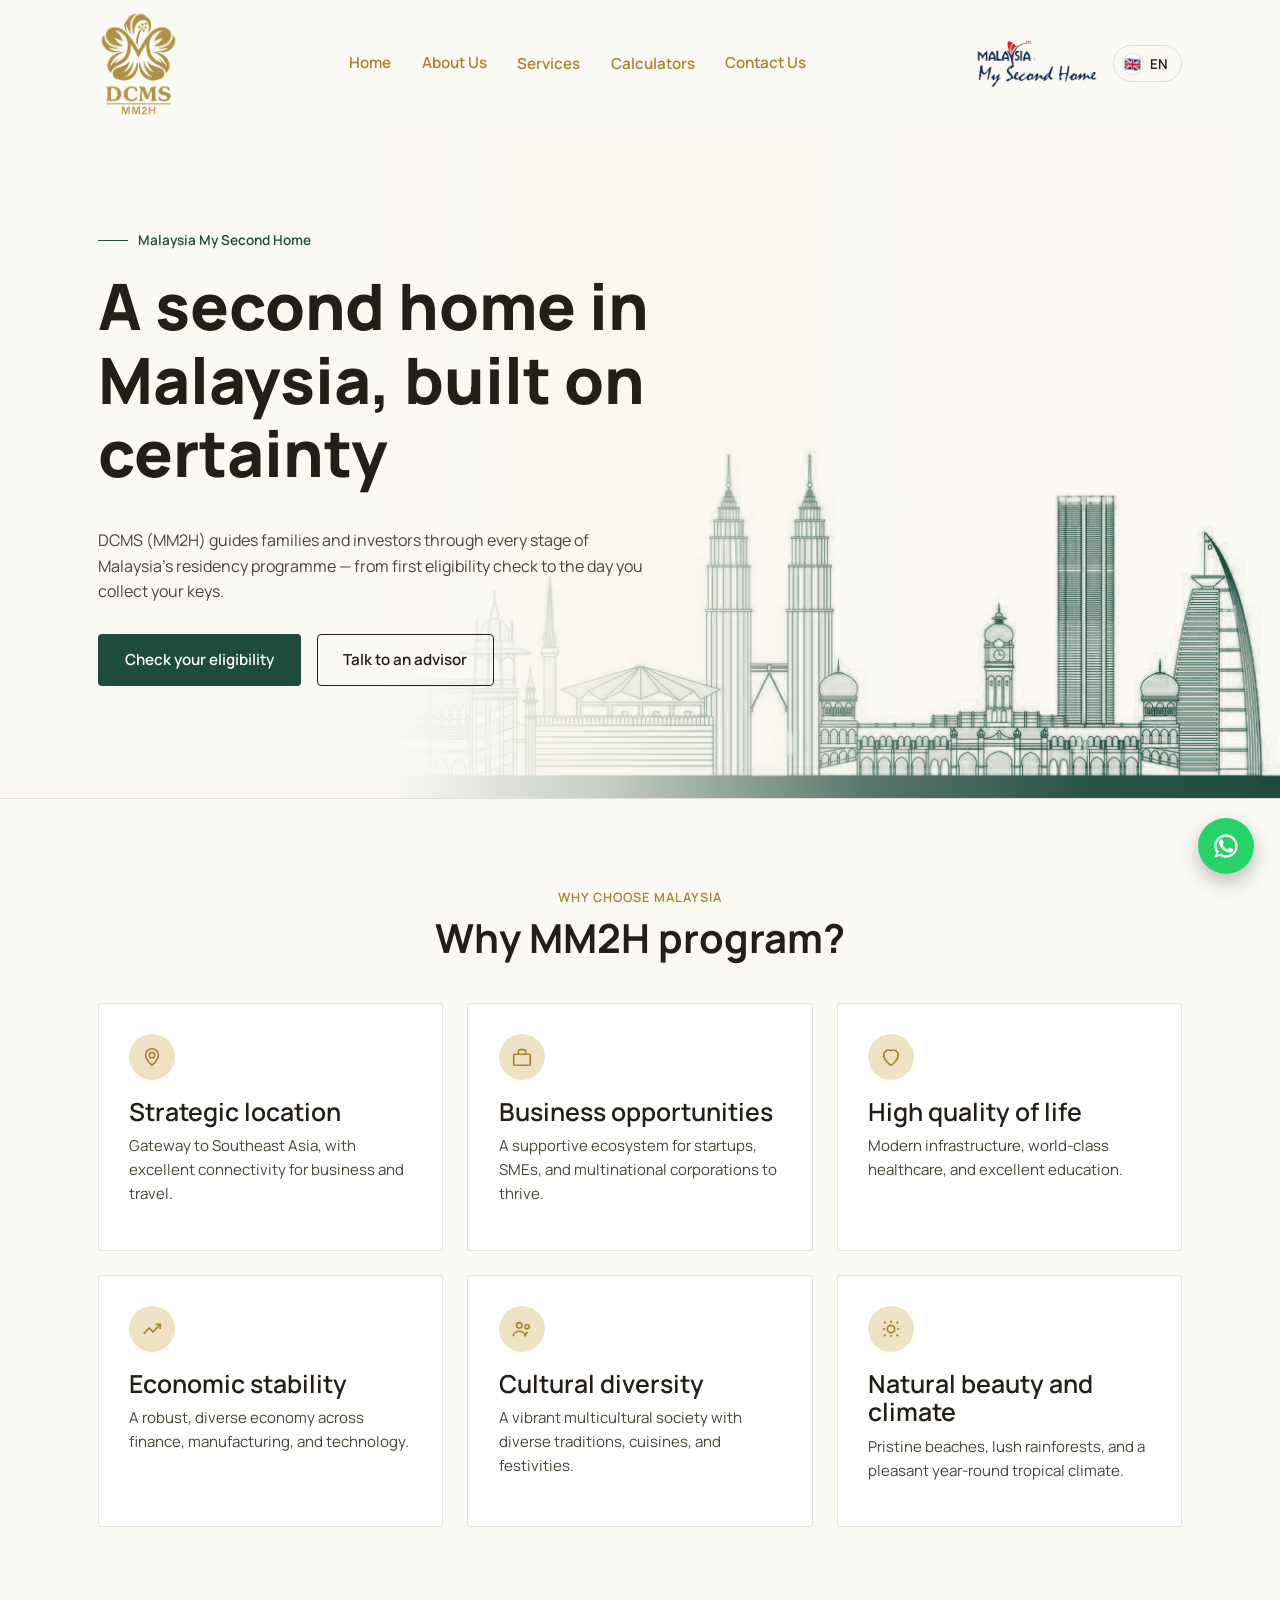
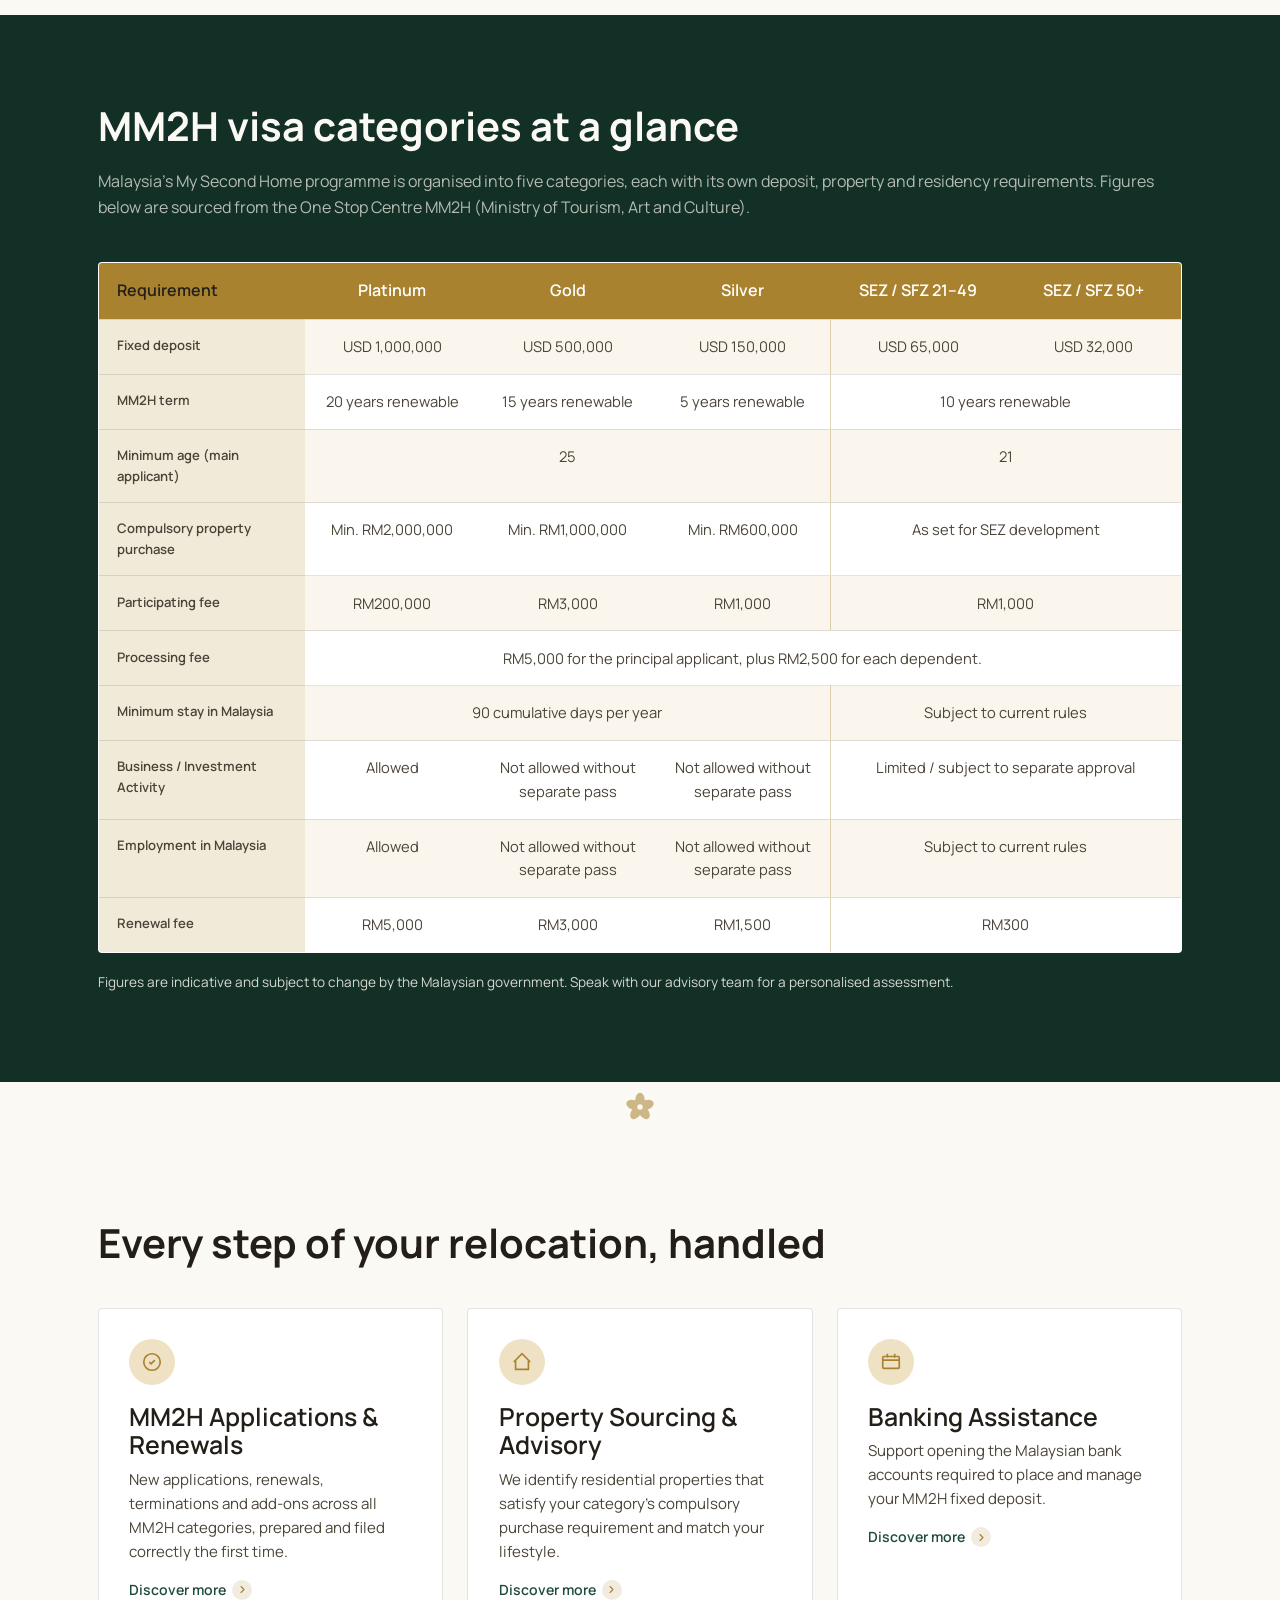
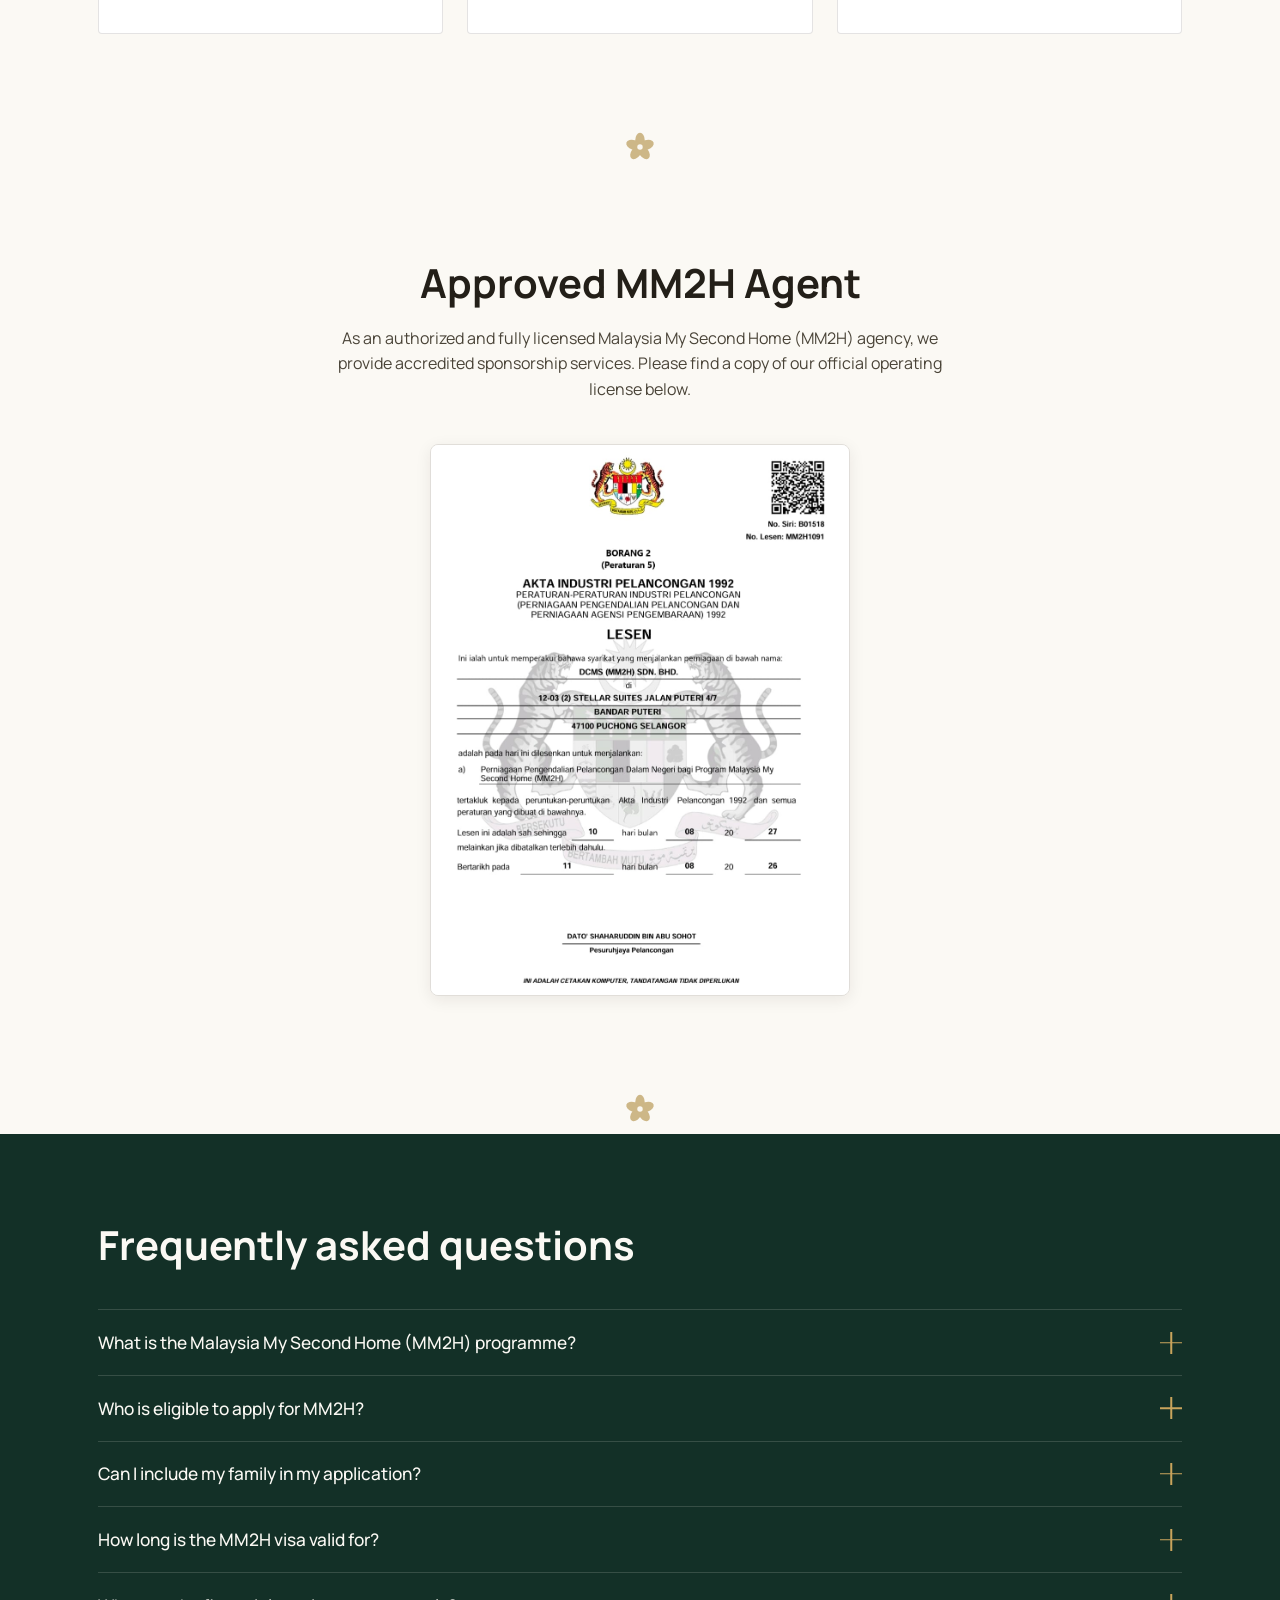
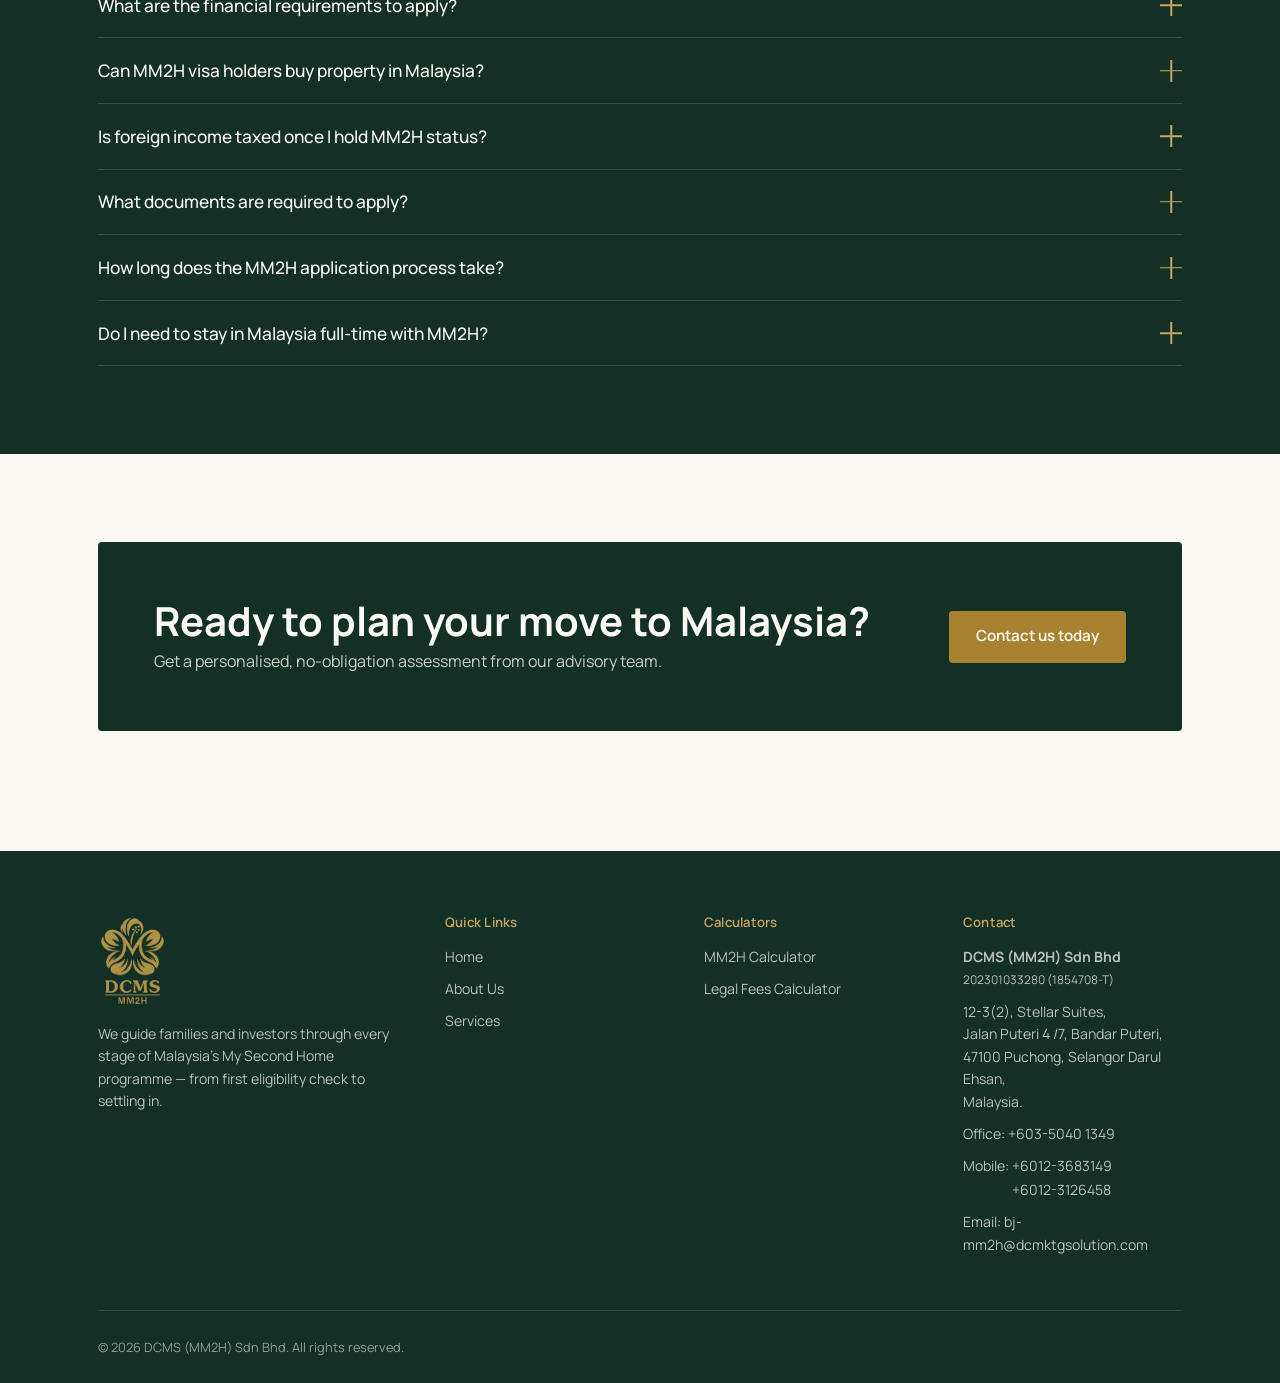
==== index.html @ 468d7167 "Fix missing arrow icon on Discover more links" ====
<!DOCTYPE html>
<html lang="en">
<head>
<meta charset="UTF-8">
<script>
(function() {
  try {
    var lang = sessionStorage.getItem('dcms_lang');
    if (lang && lang !== 'en') {
      document.documentElement.classList.add('i18n-pending');
      // Safety net: never leave the page hidden for more than a moment,
      // even if something else on the page prevents the normal reveal.
      setTimeout(function() {
        document.documentElement.classList.remove('i18n-pending');
      }, 1500);
    }
  } catch (e) { /* sessionStorage unavailable; skip */ }
})();
</script>
<meta name="viewport" content="width=device-width, initial-scale=1.0">
<title>DCMS (MM2H) — Malaysia My Second Home Advisory</title>
<meta name="description" content="DCMS (MM2H) Sdn Bhd guides families and investors through every stage of Malaysia's My Second Home programme.">
<link rel="icon" type="image/png" sizes="32x32" href="assets/img/favicon-32.png">
<link rel="icon" type="image/png" sizes="16x16" href="assets/img/favicon-16.png">
<link rel="apple-touch-icon" sizes="180x180" href="assets/img/favicon-180.png">
<link rel="stylesheet" href="assets/css/style.css">
</head>
<body>

<!-- ============ HEADER ============ -->
<header class="site-header">
  <div class="header-inner">
    <a href="index.html" class="brand">
      <img src="assets/img/logo-cropped.png" alt="DCMS MM2H logo">
    </a>

    <nav class="main-nav">
      <a href="index.html" data-i18n="nav.home">Home</a>
      <a href="about-us.html" data-i18n="nav.about">About Us</a>
      <div class="has-dropdown">
        <button type="button" data-i18n="nav.services">Services</button>
        <div class="dropdown">
          <a href="services/mm2h-new-application.html" data-i18n="nav.servicesMm2h">MM2H New Application</a>
          <a href="services/mm2h-renewal.html" data-i18n="nav.servicesRenewal">MM2H Renewal</a>
          <a href="services/property-sourcing-advisory.html" data-i18n="nav.servicesProperty">Property Sourcing &amp; Advisory</a>
          <a href="services/banking-assistance.html" data-i18n="nav.servicesBanking">Banking Assistance</a>
          <a href="services/medical-insurance-coordination.html" data-i18n="nav.servicesMedical">Medical &amp; Insurance Coordination</a>
        </div>
      </div>
      <div class="has-dropdown">
        <button type="button" data-i18n="nav.calculators">Calculators</button>
        <div class="dropdown">
          <a href="calculators/mm2h-calculator.html" data-i18n="nav.calcMm2h">MM2H Calculator</a>
          <a href="calculators/legal-fees-calculator.html" data-i18n="nav.calcLegal">Legal Fees Calculator</a>
        </div>
      </div>
      <a href="contact-us.html" data-i18n="nav.contact">Contact Us</a>
    </nav>

    <div class="header-actions">
      <div class="mm2h-badge">
        <img src="assets/img/mm2h-official-logo.png" alt="Malaysia My Second Home official logo">
      </div>
      <div class="lang-switch">
        <button class="lang-current" type="button" aria-haspopup="true">
          <span class="flag-circle"></span>
          <span class="lang-label"></span>
        </button>
        <div class="lang-menu"></div>
      </div>
      <button class="nav-toggle" aria-label="Open menu">
        <svg viewBox="0 0 24 24" fill="none" stroke="currentColor" stroke-width="1.8"><line x1="3" y1="6" x2="21" y2="6"/><line x1="3" y1="12" x2="21" y2="12"/><line x1="3" y1="18" x2="21" y2="18"/></svg>
      </button>
    </div>
  </div>
</header>

<!-- ============ MOBILE NAV ============ -->
<div class="mobile-nav">
  <div class="mobile-nav-top">
    <img src="assets/img/logo.png" alt="DCMS MM2H" style="height:40px">
    <button class="mobile-nav-close" aria-label="Close menu" style="background:none;border:none;font-size:1.8rem;cursor:pointer;">&times;</button>
  </div>
  <a href="index.html" data-i18n="nav.home">Home</a>
  <a href="about-us.html" data-i18n="nav.about">About Us</a>
  <details>
    <summary data-i18n="nav.services">Services</summary>
    <div class="sub-links">
      <a href="services/mm2h-new-application.html" data-i18n="nav.servicesMm2h">MM2H New Application</a>
      <a href="services/mm2h-renewal.html" data-i18n="nav.servicesRenewal">MM2H Renewal</a>
      <a href="services/property-sourcing-advisory.html" data-i18n="nav.servicesProperty">Property Sourcing &amp; Advisory</a>
      <a href="services/banking-assistance.html" data-i18n="nav.servicesBanking">Banking Assistance</a>
      <a href="services/medical-insurance-coordination.html" data-i18n="nav.servicesMedical">Medical &amp; Insurance Coordination</a>
    </div>
  </details>
  <details>
    <summary data-i18n="nav.calculators">Calculators</summary>
    <div class="sub-links">
      <a href="calculators/mm2h-calculator.html" data-i18n="nav.calcMm2h">MM2H Calculator</a>
      <a href="calculators/legal-fees-calculator.html" data-i18n="nav.calcLegal">Legal Fees Calculator</a>
    </div>
  </details>
  <a href="contact-us.html" data-i18n="nav.contact">Contact Us</a>
</div>

<!-- ============ HERO ============ -->
<section class="hero">
  <div class="hero-inner">
    <div class="hero-copy">
      <p class="hero-eyebrow" data-i18n="hero.eyebrow">Malaysia My Second Home</p>
      <h1 data-i18n="hero.title">A second home in Malaysia, built on certainty</h1>
      <p class="lede" data-i18n="hero.subtitle">DCMS (MM2H) guides families and investors through every stage of Malaysia's residency programme — from first eligibility check to the day you collect your keys.</p>
      <div class="hero-actions">
        <a href="calculators/mm2h-calculator.html" class="btn btn-primary" data-i18n="hero.ctaPrimary">Check your eligibility</a>
        <a href="contact-us.html" class="btn btn-outline" data-i18n="hero.ctaSecondary">Talk to an advisor</a>
      </div>
    </div>
    <div class="hero-visual"></div>
  </div>
</section>

<!-- ============ WHY MM2H PROGRAM ============ -->
<section id="why-mm2h">
  <div class="wrap">
    <div class="section-head" style="text-align:center; max-width:640px; margin-left:auto; margin-right:auto;">
      <span style="display:block; font-size:0.8rem; font-weight:600; letter-spacing:0.08em; text-transform:uppercase; color:var(--gold); margin-bottom:0.5rem;" data-i18n="whyMm2h.eyebrow">Why choose Malaysia</span>
      <h2 data-i18n="whyMm2h.title">Why MM2H program?</h2>
    </div>
    <div class="grid-3">
      <div class="service-card">
        <div class="icon-badge">
          <svg width="22" height="22" viewBox="0 0 24 24" fill="none" stroke="currentColor" stroke-width="1.8"><circle cx="12" cy="10" r="3"/><path d="M12 21s7-6.5 7-11a7 7 0 10-14 0c0 4.5 7 11 7 11z"/></svg>
        </div>
        <h3 data-i18n="whyMm2h.item1Title">Strategic location</h3>
        <p data-i18n="whyMm2h.item1Text">Gateway to Southeast Asia, with excellent connectivity for business and travel.</p>
      </div>
      <div class="service-card">
        <div class="icon-badge">
          <svg width="22" height="22" viewBox="0 0 24 24" fill="none" stroke="currentColor" stroke-width="1.8"><rect x="3" y="9" width="18" height="12" rx="1"/><path d="M8 9V6a2 2 0 012-2h4a2 2 0 012 2v3"/></svg>
        </div>
        <h3 data-i18n="whyMm2h.item2Title">Business opportunities</h3>
        <p data-i18n="whyMm2h.item2Text">A supportive ecosystem for startups, SMEs, and multinational corporations to thrive.</p>
      </div>
      <div class="service-card">
        <div class="icon-badge">
          <svg width="22" height="22" viewBox="0 0 24 24" fill="none" stroke="currentColor" stroke-width="1.8"><path d="M12 21s-8-5-8-11.5A5.5 5.5 0 0112 5a5.5 5.5 0 018 4.5C20 16 12 21 12 21z"/></svg>
        </div>
        <h3 data-i18n="whyMm2h.item3Title">High quality of life</h3>
        <p data-i18n="whyMm2h.item3Text">Modern infrastructure, world-class healthcare, and excellent education.</p>
      </div>
      <div class="service-card">
        <div class="icon-badge">
          <svg width="22" height="22" viewBox="0 0 24 24" fill="none" stroke="currentColor" stroke-width="1.8"><path d="M3 17l6-6 4 4 8-8"/><path d="M16 7h5v5"/></svg>
        </div>
        <h3 data-i18n="whyMm2h.item4Title">Economic stability</h3>
        <p data-i18n="whyMm2h.item4Text">A robust, diverse economy across finance, manufacturing, and technology.</p>
      </div>
      <div class="service-card">
        <div class="icon-badge">
          <svg width="22" height="22" viewBox="0 0 24 24" fill="none" stroke="currentColor" stroke-width="1.8"><circle cx="9" cy="8" r="3"/><path d="M2.5 20c0-3.3 2.9-5.5 6.5-5.5s6.5 2.2 6.5 5.5"/><circle cx="17.5" cy="9.5" r="2.3"/><path d="M15.3 20c.2-2.3 1.4-4 3-4.6"/></svg>
        </div>
        <h3 data-i18n="whyMm2h.item5Title">Cultural diversity</h3>
        <p data-i18n="whyMm2h.item5Text">A vibrant multicultural society with diverse traditions, cuisines, and festivities.</p>
      </div>
      <div class="service-card">
        <div class="icon-badge">
          <svg width="22" height="22" viewBox="0 0 24 24" fill="none" stroke="currentColor" stroke-width="1.8"><circle cx="12" cy="12" r="4"/><path d="M12 3v2.5M12 18.5V21M4.2 4.2l1.8 1.8M18 18l1.8 1.8M3 12h2.5M18.5 12H21M4.2 19.8L6 18M18 6l1.8-1.8"/></svg>
        </div>
        <h3 data-i18n="whyMm2h.item6Title">Natural beauty and climate</h3>
        <p data-i18n="whyMm2h.item6Text">Pristine beaches, lush rainforests, and a pleasant year-round tropical climate.</p>
      </div>
    </div>
  </div>
</section>

<!-- ============ MM2H CATEGORY TABLE ============ -->
<section id="categories" class="section-dark">
  <div class="wrap">
    <div class="section-head">
<h2 data-i18n="categories.title">MM2H visa categories at a glance</h2>
      <p class="lede" data-i18n="categories.intro">Malaysia's My Second Home programme is organised into five categories, each with its own deposit, property and residency requirements. Figures below are sourced from the One Stop Centre MM2H (Ministry of Tourism, Art and Culture).</p>
    </div>

    <div class="table-scroll">
      <table class="category-table">
        <colgroup>
          <col style="width:19%;">
          <col style="width:16.2%;">
          <col style="width:16.2%;">
          <col style="width:16.2%;">
          <col style="width:16.2%;">
          <col style="width:16.2%;">
        </colgroup>
        <thead>
          <tr>
            <th data-i18n="categories.colCategory">Requirement</th>
            <th data-i18n="categories.colPlatinum">Platinum</th>
            <th data-i18n="categories.colGold">Gold</th>
            <th data-i18n="categories.colSilver">Silver</th>
            <th data-i18n="categories.colSezYoung">SEZ / SFZ 21–49</th>
            <th data-i18n="categories.colSezSenior">SEZ / SFZ 50+</th>
          </tr>
        </thead>
        <tbody>
          <tr>
            <th data-i18n="categories.rowDeposit">Fixed deposit</th>
            <td class="text-center">USD 1,000,000</td>
            <td class="text-center">USD 500,000</td>
            <td class="text-center">USD 150,000</td>
            <td class="col-divider text-center">USD 65,000</td>
            <td class="text-center">USD 32,000</td>
          </tr>
          <tr>
            <th data-i18n="categories.rowTerm">MM2H term</th>
            <td class="text-center" data-i18n="categories.term20">20 years renewable</td>
            <td class="text-center" data-i18n="categories.term15">15 years renewable</td>
            <td class="text-center" data-i18n="categories.term5">5 years renewable</td>
            <td colspan="2" class="col-divider text-center" data-i18n="categories.term10">10 years renewable</td>
          </tr>
          <tr>
            <th data-i18n="categories.rowAge">Minimum age (main applicant)</th>
            <td colspan="3" class="text-center">25</td>
            <td colspan="2" class="col-divider text-center">21</td>
          </tr>
          <tr>
            <th data-i18n="categories.rowProperty">Compulsory property purchase</th>
            <td class="text-center">Min. RM2,000,000</td>
            <td class="text-center">Min. RM1,000,000</td>
            <td class="text-center">Min. RM600,000</td>
            <td colspan="2" class="col-divider text-center" data-i18n="categories.propertySez">As set for SEZ development</td>
          </tr>
          <tr>
            <th data-i18n="categories.rowParticipating">Participating fee</th>
            <td class="text-center">RM200,000</td>
            <td class="text-center">RM3,000</td>
            <td class="text-center">RM1,000</td>
            <td colspan="2" class="col-divider text-center">RM1,000</td>
          </tr>
          <tr>
            <th data-i18n="categories.rowProcessing">Processing fee</th>
            <td colspan="5" class="text-center" data-i18n="categories.processingNote">RM5,000 for the principal applicant, plus RM2,500 for each dependent.</td>
          </tr>
          <tr>
            <th data-i18n="categories.rowStay">Minimum stay in Malaysia</th>
            <td colspan="3" class="text-center" data-i18n="categories.stay2549">90 days/year (age 25–49) · none for 50+</td>
            <td colspan="2" class="col-divider text-center" data-i18n="categories.stay2149">90 days/year (21–49) · none for 50+</td>
          </tr>
          <tr>
            <th data-i18n="categories.rowBusinessActivity">Business / Investment Activity</th>
            <td class="text-center" data-i18n="categories.activityAllowed">Allowed</td>
            <td class="text-center" data-i18n="categories.activityNotAllowed">Not allowed without separate pass</td>
            <td class="text-center" data-i18n="categories.activityNotAllowed">Not allowed without separate pass</td>
            <td colspan="2" class="col-divider text-center" data-i18n="categories.activitySezLimited">Limited / subject to separate approval</td>
          </tr>
          <tr>
            <th data-i18n="categories.rowEmployment">Employment in Malaysia</th>
            <td class="text-center" data-i18n="categories.activityAllowed">Allowed</td>
            <td class="text-center" data-i18n="categories.activityNotAllowed">Not allowed without separate pass</td>
            <td class="text-center" data-i18n="categories.activityNotAllowed">Not allowed without separate pass</td>
            <td colspan="2" class="col-divider text-center" data-i18n="categories.activitySezRules">Subject to current rules</td>
          </tr>
          <tr>
            <th data-i18n="categories.rowRenewal">Renewal fee</th>
            <td class="text-center">RM5,000</td>
            <td class="text-center">RM3,000</td>
            <td class="text-center">RM1,500</td>
            <td colspan="2" class="col-divider text-center">RM300</td>
          </tr>
        </tbody>
      </table>
    </div>
    <div style="margin-top:1.2rem; font-size:0.85rem; max-width:none; width:100%;" data-i18n="categories.footnote">Figures are indicative and subject to change by the Malaysian government. Speak with our advisory team for a personalised assessment.</div>
  </div>
</section>

<div class="bloom-divider"><img src="assets/img/bloom-divider.svg" alt=""></div>

<!-- ============ SERVICES PREVIEW ============ -->
<section id="services">
  <div class="wrap">
    <div class="section-head">
<h2 data-i18n="servicesHome.title">Every step of your relocation, handled</h2>
    </div>
    <div class="grid-3">
      <div class="service-card">
        <div class="icon-badge">
          <svg width="22" height="22" viewBox="0 0 24 24" fill="none" stroke="currentColor" stroke-width="1.8"><path d="M9 12l2 2 4-4M21 12a9 9 0 11-18 0 9 9 0 0118 0z"/></svg>
        </div>
        <h3 data-i18n="servicesHome.card1Title">MM2H Applications &amp; Renewals</h3>
        <p data-i18n="servicesHome.card1Text">New applications, renewals, terminations and add-ons across all MM2H categories, prepared and filed correctly the first time.</p>
        <a class="card-link" href="services/mm2h-new-application.html"><span data-i18n="servicesHome.linkText">Discover more</span><span class="card-link-arrow"><svg width="9" height="9" viewBox="0 0 24 24" fill="none"><path d="M8 4l8 8-8 8" stroke="var(--gold)" stroke-width="3" stroke-linecap="round" stroke-linejoin="round"/></svg></span></a>
      </div>
      <div class="service-card">
        <div class="icon-badge">
          <svg width="22" height="22" viewBox="0 0 24 24" fill="none" stroke="currentColor" stroke-width="1.8"><path d="M3 12l9-9 9 9M5 10v10h14V10"/></svg>
        </div>
        <h3 data-i18n="servicesHome.card2Title">Property Sourcing &amp; Advisory</h3>
        <p data-i18n="servicesHome.card2Text">We identify residential properties that satisfy your category's compulsory purchase requirement and match your lifestyle.</p>
        <a class="card-link" href="services/property-sourcing-advisory.html"><span data-i18n="servicesHome.linkText">Discover more</span><span class="card-link-arrow"><svg width="9" height="9" viewBox="0 0 24 24" fill="none"><path d="M8 4l8 8-8 8" stroke="var(--gold)" stroke-width="3" stroke-linecap="round" stroke-linejoin="round"/></svg></span></a>
      </div>
      <div class="service-card">
        <div class="icon-badge">
          <svg width="22" height="22" viewBox="0 0 24 24" fill="none" stroke="currentColor" stroke-width="1.8"><rect x="3" y="6" width="18" height="13" rx="1"/><path d="M3 10h18M8 3v4M16 3v4"/></svg>
        </div>
        <h3 data-i18n="servicesHome.card3Title">Banking Assistance</h3>
        <p data-i18n="servicesHome.card3Text">Support opening the Malaysian bank accounts required to place and manage your MM2H fixed deposit.</p>
        <a class="card-link" href="services/banking-assistance.html"><span data-i18n="servicesHome.linkText">Discover more</span><span class="card-link-arrow"><svg width="9" height="9" viewBox="0 0 24 24" fill="none"><path d="M8 4l8 8-8 8" stroke="var(--gold)" stroke-width="3" stroke-linecap="round" stroke-linejoin="round"/></svg></span></a>
      </div>
    </div>
  </div>
</section>

<div class="bloom-divider"><img src="assets/img/bloom-divider.svg" alt=""></div>

<section>
  <div class="wrap">
    <div class="section-head" style="text-align:center; max-width:640px; margin-left:auto; margin-right:auto;">
      <h2 data-i18n="license.title">Approved MM2H Agent</h2>
      <p class="lede" data-i18n="license.text">We have been an approved agent for the Malaysia My Second Home programme, and our MM2H agent's licence is copied below.</p>
    </div>
    <div style="display:flex; gap:2rem; justify-content:center; align-items:flex-start; flex-wrap:wrap;">
      <img src="assets/img/mm2h-license-certificate.jpg" class="reveal-img" alt="" data-i18n-attr="alt:license.certAlt" style="max-width:420px; width:100%; height:auto; border-radius:8px; border:1px solid var(--line); box-shadow:0 4px 16px rgba(35,31,24,0.08);">
    </div>
  </div>
</section>

<div class="bloom-divider"><img src="assets/img/bloom-divider.svg" alt=""></div>

<!-- ============ FAQ ============ -->
<section id="faq" class="section-dark">
  <div class="wrap">
    <div class="section-head">
<h2 data-i18n="faq.title">Frequently asked questions</h2>
    </div>
    <div class="faq-list">
      <div class="faq-item">
        <button class="faq-q"><span data-i18n="faq.q1">What is the Malaysia My Second Home (MM2H) programme?</span><span class="plus"></span></button>
        <div class="faq-a"><div class="faq-a-inner" data-i18n="faq.a1">MM2H is a long-term residency programme run by the Malaysian government that allows foreign nationals to live in Malaysia on a renewable pass, with terms ranging from 5 to 20 years depending on category. It suits retirees, families, investors, and remote professionals looking for a second home in Southeast Asia.</div></div>
      </div>
      <div class="faq-item">
        <button class="faq-q"><span data-i18n="faq.q2">Who is eligible to apply for MM2H?</span><span class="plus"></span></button>
        <div class="faq-a"><div class="faq-a-inner" data-i18n="faq.a2">Eligibility depends on your chosen category. Platinum, Gold, and Silver require a minimum principal applicant age of 25; the SEZ/SFZ categories require a minimum age of 21. All applicants must also show proof of the required fixed deposit and meet the income and property requirements set by the One Stop Centre MM2H.</div></div>
      </div>
      <div class="faq-item">
        <button class="faq-q"><span data-i18n="faq.q3">Can I include my family in my application?</span><span class="plus"></span></button>
        <div class="faq-a"><div class="faq-a-inner" data-i18n="faq.a3">Yes. A legal spouse, unmarried children up to age 35, and parents or parents-in-law can be included as dependents on the same application, subject to the applicable processing fee per dependent.</div></div>
      </div>
      <div class="faq-item">
        <button class="faq-q"><span data-i18n="faq.q4">How long is the MM2H visa valid for?</span><span class="plus"></span></button>
        <div class="faq-a"><div class="faq-a-inner" data-i18n="faq.a4">Validity depends on category: Platinum is 20 years, Gold is 15 years, Silver is 5 years, and both SEZ/SFZ tiers are 10 years. All terms are renewable, subject to continued compliance with programme conditions.</div></div>
      </div>
      <div class="faq-item">
        <button class="faq-q"><span data-i18n="faq.q5">What are the financial requirements to apply?</span><span class="plus"></span></button>
        <div class="faq-a"><div class="faq-a-inner" data-i18n="faq.a5">Each category requires a fixed deposit placed in a Malaysian bank: USD 1,000,000 for Platinum, USD 500,000 for Gold, USD 150,000 for Silver, and USD 65,000 or USD 32,000 for SEZ/SFZ depending on age. Platinum, Gold, and Silver also require a compulsory residential property purchase at or above a set minimum price.</div></div>
      </div>
      <div class="faq-item">
        <button class="faq-q"><span data-i18n="faq.q6">Can MM2H visa holders buy property in Malaysia?</span><span class="plus"></span></button>
        <div class="faq-a"><div class="faq-a-inner" data-i18n="faq.a6">Yes. Platinum, Gold, and Silver categories require a compulsory residential property purchase at or above the minimum price set for that category. SEZ/SFZ categories follow the minimum price set for the relevant Special Economic Zone development.</div></div>
      </div>
      <div class="faq-item">
        <button class="faq-q"><span data-i18n="faq.q7">Is foreign income taxed once I hold MM2H status?</span><span class="plus"></span></button>
        <div class="faq-a"><div class="faq-a-inner" data-i18n="faq.a7">Foreign-sourced funds, income, and profit earned on your MM2H fixed deposit are exempt from Malaysian tax under current programme rules. Malaysian-sourced income may still be taxable depending on your circumstances.</div></div>
      </div>
      <div class="faq-item">
        <button class="faq-q"><span data-i18n="faq.q8">What documents are required to apply?</span><span class="plus"></span></button>
        <div class="faq-a"><div class="faq-a-inner" data-i18n="faq.a8">Typical requirements include a valid passport, proof of income or savings, a medical examination report, a police clearance certificate, passport-sized photographs, and — where dependents are included — marriage and birth certificates. Exact requirements vary by nationality and category, and all documents must be properly translated and certified where required.</div></div>
      </div>
      <div class="faq-item">
        <button class="faq-q"><span data-i18n="faq.q9">How long does the MM2H application process take?</span><span class="plus"></span></button>
        <div class="faq-a"><div class="faq-a-inner" data-i18n="faq.a9">Processing times vary by category and how quickly documents and financial requirements are completed, but applicants typically move through initial submission, in-principle approval, deposit placement, and final visa issuance across several months. Working with an experienced advisor helps avoid delays caused by incomplete documentation.</div></div>
      </div>
      <div class="faq-item">
        <button class="faq-q"><span data-i18n="faq.q10">Do I need to stay in Malaysia full-time with MM2H?</span><span class="plus"></span></button>
        <div class="faq-a"><div class="faq-a-inner" data-i18n="faq.a10">No. Platinum, Gold, and Silver categories require a minimum stay of 90 days per year only if the principal applicant is under 50; there is no minimum stay requirement for those aged 50 and above. SEZ/SFZ categories follow the same age-based structure.</div></div>
      </div>
    </div>
  </div>
</section>

<!-- ============ CTA ============ -->
<section>
  <div class="wrap">
    <div class="cta-banner">
      <div>
        <h2 data-i18n="cta.title">Ready to plan your move to Malaysia?</h2>
        <p data-i18n="cta.text">Get a personalised, no-obligation assessment from our advisory team.</p>
      </div>
      <a href="contact-us.html" class="btn btn-gold" data-i18n="cta.button">Contact us today</a>
    </div>
  </div>
</section>

<!-- ============ FOOTER ============ -->
<footer class="site-footer">
  <div class="wrap">
    <div class="footer-grid">
      <div class="footer-col">
        <a href="index.html" class="brand" style="margin-bottom:1rem;">
          <img src="assets/img/logo-cropped.png" alt="DCMS MM2H" style="height:92px;">
        </a>
        <p data-i18n="footer.aboutText">We guide families and investors through every stage of Malaysia's My Second Home programme — from first eligibility check to settling in.</p>
      </div>
      <div class="footer-col">
        <h4 data-i18n="footer.quickLinks">Quick Links</h4>
        <a href="index.html" data-i18n="footer.linkHome">Home</a>
        <a href="about-us.html" data-i18n="footer.linkAbout">About Us</a>
        <a href="services/mm2h-new-application.html" data-i18n="footer.linkServices">Services</a>
      </div>
      <div class="footer-col">
        <h4 data-i18n="footer.exploreTitle">Calculators</h4>
        <a href="calculators/mm2h-calculator.html" data-i18n="nav.calcMm2h">MM2H Calculator</a>
        <a href="calculators/legal-fees-calculator.html" data-i18n="nav.calcLegal">Legal Fees Calculator</a>
      </div>
      <div class="footer-col">
        <h4 data-i18n="footer.contactTitle">Contact</h4>
        <p><strong>DCMS (MM2H) Sdn Bhd</strong><br><span style="font-size:0.85em;">202301033280 (1854708-T)</span></p>
        <p>12-3(2), Stellar Suites,<br>Jalan Puteri 4 /7, Bandar Puteri,<br>47100 Puchong, Selangor Darul Ehsan,<br>Malaysia.</p>
        <a href="tel:+60350401349"><span data-i18n="footer.officePhoneLabel">Office</span>: +603-5040 1349</a>
        <a href="tel:+60123683149" style="margin-bottom:0.1rem;"><span data-i18n="footer.mobilePhoneLabel">Mobile</span>: +6012-3683149</a>
        <a href="tel:+60123126458"><span style="visibility:hidden;" aria-hidden="true">Mobile: </span>+6012-3126458</a>
        <a href="mailto:bj-mm2h@dcmktgsolution.com"><span data-i18n="footer.emailLabel">Email</span>: bj-mm2h@dcmktgsolution.com</a>
      </div>
    </div>
    <div class="footer-bottom">
      <span>&copy; 2026 DCMS (MM2H) Sdn Bhd. <span data-i18n="footer.copyright">All rights reserved.</span></span>
    </div>
  </div>
</footer>

<a class="wa-float" href="https://wa.me/60123683149?text=Hello%2C%20I%20would%20like%20to%20know%20more%20about%20MM2H" target="_blank" rel="noopener" aria-label="Chat on WhatsApp">
  <svg viewBox="0 0 24 24"><path d="M17.472 14.382c-.297-.149-1.758-.867-2.03-.967-.273-.099-.471-.148-.67.15-.197.297-.767.966-.94 1.164-.173.199-.347.223-.644.075-.297-.15-1.255-.463-2.39-1.475-.883-.788-1.48-1.761-1.653-2.059-.173-.297-.018-.458.13-.606.134-.133.298-.347.446-.52.149-.174.198-.298.298-.497.099-.198.05-.371-.025-.52-.075-.149-.669-1.612-.916-2.207-.242-.579-.487-.5-.669-.51-.173-.008-.371-.01-.57-.01-.198 0-.52.074-.792.372-.272.297-1.04 1.016-1.04 2.479 0 1.462 1.065 2.875 1.213 3.074.149.198 2.096 3.2 5.077 4.487.709.306 1.262.489 1.694.625.712.227 1.36.195 1.871.118.571-.085 1.758-.719 2.006-1.413.248-.694.248-1.289.173-1.413-.074-.124-.272-.198-.57-.347z"/><path d="M12 2C6.477 2 2 6.477 2 12c0 1.99.578 3.85 1.578 5.412L2 22l4.588-1.578A9.953 9.953 0 0012 22c5.523 0 10-4.477 10-10S17.523 2 12 2zm0 18a7.95 7.95 0 01-4.052-1.106l-.29-.173-3.012 1.037 1.037-3.012-.173-.29A7.95 7.95 0 014 12c0-4.411 3.589-8 8-8s8 3.589 8 8-3.589 8-8 8z"/></svg>
</a>

<script>window.I18N_BASE = 'assets/data/i18n/';</script>
<script src="assets/data/languages.js"></script>
<script src="assets/js/i18n-data.js"></script>
<script src="assets/js/i18n.js"></script>
<script src="assets/js/main.js"></script>
</body>
</html>
---- assets/css/style.css ----
/* ============================================
   DCMS (MM2H) — Design System
   ============================================ */

@import url('https://fonts.googleapis.com/css2?family=Manrope:wght@400;500;600;700;800&display=swap');

/* Hides the page briefly while a non-English session language is applied,
   to avoid a flash of English text before translations run. Removed by
   main.js immediately once applyTranslations() has finished. */
html.i18n-pending body { visibility: hidden; }

:root {
  /* Color */
  --cream: #FBF9F4;
  --cream-deep: #F0EAD9;
  --gold: #A9822F;
  --gold-light: #C9A45C;
  --gold-pale: #EFE2C4;
  --ink: #231F18;
  --ink-soft: #4A4438;
  --jade: #1F4B3F;
  --jade-light: #2E6B58;
  --dark-bg: #133027;
  --clay: #8C3B2E;
  --white: #FFFFFF;
  --line: rgba(35, 31, 24, 0.12);

  /* Type */
  --serif: 'Manrope', -apple-system, BlinkMacSystemFont, sans-serif;
  --sans: 'Manrope', -apple-system, BlinkMacSystemFont, sans-serif;

  /* Layout */
  --max: 1180px;
  --gutter: clamp(1.25rem, 4vw, 3rem);
  --radius: 4px;
}

* { box-sizing: border-box; }
html { scroll-behavior: smooth; }
body {
  margin: 0;
  font-family: var(--sans);
  color: var(--ink);
  background: var(--cream);
  line-height: 1.6;
  -webkit-font-smoothing: antialiased;
}

img { max-width: 100%; display: block; }
a { color: inherit; text-decoration: none; }

.wrap {
  max-width: var(--max);
  margin: 0 auto;
  padding-left: var(--gutter);
  padding-right: var(--gutter);
}

h1, h2, h3, h4 {
  font-family: var(--serif);
  font-weight: 600;
  line-height: 1.15;
  margin: 0 0 0.5em;
  color: var(--ink);
}

h1 { font-size: clamp(2.2rem, 6vw, 4rem); font-weight: 800; }
h2 { font-size: clamp(1.6rem, 3.8vw, 2.5rem); font-weight: 700; }
h3 { font-size: clamp(1.25rem, 2vw, 1.55rem); font-weight: 600; }

p { margin: 0 0 1em; max-width: 62ch; }
.lede { font-size: 1rem; color: var(--ink-soft); max-width: none; }

:focus-visible {
  outline: 2px solid var(--jade);
  outline-offset: 3px;
}

@media (prefers-reduced-motion: reduce) {
  * { animation-duration: 0.001ms !important; transition-duration: 0.001ms !important; }
}

/* ---------- Buttons ---------- */
.btn {
  display: inline-flex;
  align-items: center;
  gap: 0.5em;
  font-family: var(--sans);
  font-weight: 600;
  font-size: 0.95rem;
  padding: 0.85em 1.7em;
  border-radius: var(--radius);
  border: 1.5px solid transparent;
  cursor: pointer;
  transition: background-color 0.2s ease, color 0.2s ease, border-color 0.2s ease;
}
.btn-primary { background: var(--jade); color: var(--cream); }
.btn-primary:hover { background: var(--jade-light); }
.btn-outline { border-color: var(--ink); color: var(--ink); background: transparent; }
.btn-outline:hover { background: var(--dark-bg); color: var(--cream); }
.btn-gold { background: var(--gold); color: var(--white); }
.btn-gold:hover { background: #93701F; }

/* ---------- Header ---------- */
.site-header {
  position: sticky;
  top: 0;
  z-index: 100;
  background: var(--cream);
}
.header-inner {
  display: flex;
  align-items: center;
  justify-content: space-between;
  gap: 1.5rem;
  padding: 0.6rem var(--gutter);
  max-width: var(--max);
  margin: 0 auto;
}
.brand {
  display: flex;
  align-items: center;
  gap: 0.65rem;
  flex-shrink: 0;
}
.brand img { height: 108px; width: auto; }
.brand-word { font-family: var(--serif); font-size: 1.25rem; font-weight: 600; letter-spacing: 0.01em; line-height: 1.1; }
.brand-word span { display: block; font-family: var(--sans); font-size: 0.75rem; font-weight: 600; color: var(--gold); letter-spacing: 0.08em; }
.nav-wordmark { display: flex; align-items: center; gap: 10px; }
.nav-wordmark-dcms { font-family: var(--serif); font-weight: 700; font-size: 1.05rem; color: var(--ink); line-height: 1; }
.nav-wordmark-divider { width: 1px; height: 16px; background: var(--gold); flex-shrink: 0; }
.nav-wordmark-mm2h { font-family: var(--sans); font-weight: 600; font-size: 1.05rem; letter-spacing: 0.04em; color: var(--gold); line-height: 1; }

.mm2h-badge {
  display: flex;
  align-items: center;
  gap: 0.4rem;
  white-space: nowrap;
}
.mm2h-badge img { height: 50px; width: auto; }
.mm2h-badge .dot { width: 6px; height: 6px; border-radius: 50%; background: var(--jade); }

nav.main-nav {
  display: flex;
  align-items: center;
  gap: 1.9rem;
  flex: 1;
  justify-content: center;
  position: relative;
}
nav.main-nav > a, nav.main-nav > .has-dropdown > button {
  font-size: 0.95rem;
  font-weight: 600;
  background: none;
  border: none;
  font-family: var(--sans);
  cursor: pointer;
  color: var(--gold);
  padding: 0.5rem 0;
  display: flex;
  align-items: center;
  gap: 0.3rem;
}
nav.main-nav > a:hover, .has-dropdown > button:hover { color: var(--jade); }
.has-dropdown { position: relative; }
.dropdown {
  position: absolute;
  top: 100%;
  left: 0;
  transform: none;
  background: var(--white);
  border: 1px solid var(--line);
  border-radius: var(--radius);
  box-shadow: 0 12px 28px rgba(35,31,24,0.1);
  padding: 0.6rem;
  min-width: 240px;
  display: none;
  flex-direction: column;
}
.has-dropdown:hover .dropdown, .has-dropdown:focus-within .dropdown { display: flex; }
.dropdown a {
  padding: 0.6rem 0.8rem;
  font-size: 0.9rem;
  border-radius: 3px;
}
.dropdown a:hover { background: var(--cream-deep); color: var(--jade); }

.header-actions { display: flex; align-items: center; gap: 0.9rem; flex-shrink: 0; }

/* Language switcher */
.lang-switch { position: relative; }
.lang-current {
  display: flex;
  align-items: center;
  gap: 0.4rem;
  background: none;
  border: 1px solid var(--line);
  border-radius: 999px;
  padding: 0.4rem 0.8rem 0.4rem 0.5rem;
  cursor: pointer;
  font-family: var(--sans);
  font-size: 0.85rem;
  font-weight: 600;
  color: var(--ink);
}
.flag-circle {
  width: 22px; height: 22px;
  border-radius: 50%;
  display: inline-flex;
  align-items: center;
  justify-content: center;
  font-size: 0.85rem;
  overflow: hidden;
  border: 1px solid var(--line);
  background: var(--white);
}
.lang-menu {
  position: absolute;
  right: 0;
  top: calc(100% + 0.6rem);
  background: var(--white);
  border: 1px solid var(--line);
  border-radius: var(--radius);
  box-shadow: 0 12px 28px rgba(35,31,24,0.1);
  padding: 0.4rem;
  display: none;
  min-width: 190px;
  z-index: 50;
}
.lang-switch.open .lang-menu { display: block; }
.lang-option {
  display: flex;
  align-items: center;
  gap: 0.6rem;
  width: 100%;
  padding: 0.55rem 0.7rem;
  border-radius: 3px;
  background: none;
  border: none;
  cursor: pointer;
  font-family: var(--sans);
  font-size: 0.88rem;
  color: var(--ink);
  text-align: left;
}
.lang-option:hover { background: var(--cream-deep); }
.lang-option[aria-current="true"] { color: var(--jade); font-weight: 600; }

.nav-toggle { display: none; background: none; border: none; cursor: pointer; padding: 0.4rem; }
.nav-toggle svg { width: 26px; height: 26px; }

@media (max-width: 980px) {
  nav.main-nav { display: none; }
  .nav-toggle { display: block; }
}
@media (max-width: 480px) {
  .header-inner { padding: 0.7rem 1rem; gap: 0.4rem; }
  .brand-word { font-size: 0.98rem; }
  .nav-wordmark-dcms, .nav-wordmark-mm2h { font-size: 0.9rem; }
  .brand img { height: 74px; }
  .mm2h-badge img { height: 38px; }
  .header-actions { gap: 0.5rem; }
  .lang-current { padding: 0.35rem 0.5rem; }
  .lang-current .lang-label { display: none; }
}

/* ---------- Hero ---------- */
.hero {
  position: relative;
  overflow: hidden;
  padding: 0;
  background-image: url('../img/hero-kl-skyline-jade.png');
  background-size: 100% auto;
  background-position: bottom center;
  background-repeat: no-repeat;
  border-bottom: 1px solid var(--line);
}
.hero::before {
  content: '';
  position: absolute;
  inset: 0;
  background: linear-gradient(90deg,
    var(--cream) 0%,
    var(--cream) 30%,
    rgba(250,246,238,0.75) 48%,
    rgba(250,246,238,0.25) 68%,
    rgba(250,246,238,0.05) 85%,
    rgba(250,246,238,0) 100%);
  z-index: 0;
}
.hero-inner {
  max-width: var(--max);
  margin: 0 auto;
  padding: clamp(3rem, 8vw, 6.5rem) var(--gutter) clamp(3.5rem, 9vw, 7rem);
  display: grid;
  grid-template-columns: 1.05fr 0.95fr;
  gap: 2rem;
  align-items: center;
  position: relative;
  z-index: 2;
}
.hero-eyebrow {
  font-family: var(--sans);
  font-size: 0.85rem;
  font-weight: 600;
  color: var(--jade);
  margin-bottom: 1.1rem;
  display: flex;
  align-items: center;
  gap: 0.6rem;
}
.hero-eyebrow::before {
  content: '';
  width: 30px; height: 1.5px;
  background: var(--jade);
}
.hero h1 { margin-bottom: 0.6em; }
.hero h1 em {
  font-style: normal;
  color: var(--gold);
}
.hero-actions {
  display: flex;
  gap: 1rem;
  margin-top: 1.8rem;
  flex-wrap: wrap;
}
@media (max-width: 900px) {
  .hero-inner { grid-template-columns: 1fr; }
  .hero::before {
    background: linear-gradient(180deg,
      var(--cream) 0%,
      var(--cream) 52%,
      rgba(250,246,238,0.88) 66%,
      rgba(250,246,238,0.4) 84%,
      rgba(250,246,238,0.08) 100%);
  }
  .hero-visual { margin-top: 2rem; }
}
.hero-stats {
  display: flex;
  gap: 2.2rem;
  margin-top: 2.6rem;
  flex-wrap: wrap;
}
.hero-stat b {
  font-family: var(--serif);
  font-size: 1.7rem;
  color: var(--ink);
  display: block;
  font-weight: 600;
}
.hero-stat span { font-size: 0.82rem; color: var(--ink-soft); }

.hero-visual {
  position: relative;
  display: flex;
  align-items: center;
  justify-content: center;
}
.hero-visual::before {
  content: '';
  position: absolute;
  width: 400px; height: 400px;
  background: radial-gradient(circle, rgba(250,246,238,0.9) 0%, rgba(250,246,238,0.45) 55%, rgba(250,246,238,0) 75%);
  border-radius: 50%;
  z-index: 0;
}
.hero-bloom {
  width: min(300px, 100%);
  opacity: 0.96;
  position: relative;
  z-index: 1;
  filter: drop-shadow(0 10px 26px rgba(0,0,0,0.15));
}
.hero .hero-visual::before { display: none; }

/* ---------- Sections ---------- */
section { padding: clamp(3rem, 7vw, 5.5rem) 0; }
.section-dark {
  background: var(--dark-bg);
  color: rgba(250,246,238,0.85);
}
.section-dark h2 { color: var(--cream); }
.section-dark .section-head .eyebrow { color: var(--gold-light); }
.section-dark .lede { color: rgba(250,246,238,0.7); }
.section-dark .service-card {
  background: rgba(250,246,238,0.05);
  border-color: rgba(250,246,238,0.15);
}
.section-dark .service-card h3 { color: var(--cream); }
.section-dark .service-card p { color: rgba(250,246,238,0.65); }
.section-dark .service-card a.card-link { color: var(--gold-light); }
.section-dark .service-card .icon-badge { background: rgba(169,130,47,0.18); color: var(--gold-light); }
.section-dark .faq-list { border-top-color: rgba(250,246,238,0.15); }
.section-dark .faq-item { border-bottom-color: rgba(250,246,238,0.15); }
.section-dark .faq-q { color: var(--cream); }
.section-dark .faq-q .plus::before, .section-dark .faq-q .plus::after { background: var(--gold-light); }
.section-dark .faq-a-inner { color: rgba(250,246,238,0.7); }
.section-dark table.category-table td { color: var(--ink-soft); }
.section-dark table.category-table tbody th { color: var(--ink-soft); }
.section-dark .table-scroll { border-color: rgba(250,246,238,0.15); }
.section-dark p:not(.lede) { color: rgba(250,246,238,0.7); }
.section-dark .step-row { border-bottom-color: rgba(250,246,238,0.15); }
.section-dark .step-num { color: var(--gold-light); }
.section-dark .side-card { color: var(--ink); }
.section-dark .side-card h4 { color: var(--ink); }
.section-dark .side-card li { color: var(--ink-soft); }
.section-dark .icon-list-item h4 { color: var(--cream); }
.section-dark .icon-list-item .tick { background: var(--gold); }
.section-head {
  max-width: none;
  margin-bottom: 2.6rem;
}
.section-head .eyebrow {
  font-size: 0.85rem;
  font-weight: 600;
  color: var(--jade);
  margin-bottom: 0.6rem;
  display: block;
}

.bloom-divider {
  display: flex;
  align-items: center;
  justify-content: center;
  padding: 0.5rem 0;
}
.bloom-divider svg, .bloom-divider img { width: 34px; height: 34px; opacity: 0.55; }

/* ---------- Category Table ---------- */
.table-scroll { overflow-x: auto; border: 1px solid var(--line); border-radius: var(--radius); background: var(--white); }
table.category-table {
  width: 100%;
  border-collapse: collapse;
  min-width: 760px;
  font-size: 0.92rem;
  table-layout: fixed;
}
table.category-table th, table.category-table td {
  padding: 0.95rem 1.1rem;
  text-align: left;
  border-bottom: 1px solid var(--line);
  vertical-align: top;
}
table.category-table thead th {
  font-family: var(--serif);
  font-weight: 600;
  font-size: 1rem;
  background: var(--gold);
  color: white;
  position: sticky;
  top: 0;
}
table.category-table thead th:first-child { color: var(--ink); }
table.category-table thead th:not(:first-child) { text-align: center; }
table.category-table tbody th {
  font-weight: 600;
  color: var(--ink-soft);
  background: var(--cream-deep);
  font-size: 0.82rem;
}
table.category-table tbody tr:last-child td, table.category-table tbody tr:last-child th { border-bottom: none; }
table.category-table tbody tr:nth-child(odd) td { background: #FAF6EE; }
table.category-table tbody tr:nth-child(even) td { background: #FFFFFF; }
table.category-table tbody tr:hover td { background: var(--cream); }
table.category-table .col-divider { border-left: 1px solid rgba(169,130,47,0.35); }
table.category-table .text-center { text-align: center; }

/* ---------- FAQ ---------- */
.faq-list { border-top: 1px solid var(--line); }
.faq-item { border-bottom: 1px solid var(--line); }
.faq-q {
  width: 100%;
  display: flex;
  align-items: center;
  justify-content: space-between;
  gap: 1rem;
  background: none;
  border: none;
  padding: 1.3rem 0;
  cursor: pointer;
  text-align: left;
  font-family: var(--serif);
  font-size: 1.08rem;
  font-weight: 500;
  color: var(--ink);
}
.faq-q .plus { flex-shrink: 0; width: 22px; height: 22px; position: relative; }
.faq-q .plus::before, .faq-q .plus::after {
  content: '';
  position: absolute;
  background: var(--jade);
  transition: transform 0.25s ease;
}
.faq-q .plus::before { width: 100%; height: 1.5px; top: 50%; left: 0; transform: translateY(-50%); }
.faq-q .plus::after { width: 1.5px; height: 100%; left: 50%; top: 0; transform: translateX(-50%); }
.faq-item.open .plus::after { transform: translateX(-50%) rotate(90deg); opacity: 0; }
.faq-a {
  max-height: 0;
  overflow: hidden;
  transition: max-height 0.3s ease;
}
.faq-item.open .faq-a { max-height: 400px; }
.faq-a-inner { padding: 0 0 1.5rem; color: var(--ink-soft); max-width: 68ch; }

/* ---------- Cards / grids ---------- */
.grid-3 { display: grid; grid-template-columns: repeat(3, 1fr); gap: 1.5rem; }
.grid-2 { display: grid; grid-template-columns: repeat(2, 1fr); gap: 1.5rem; }
.grid-4 { display: grid; grid-template-columns: repeat(4, 1fr); gap: 1.4rem; }
@media (max-width: 860px) { .grid-3, .grid-2 { grid-template-columns: 1fr; } .grid-4 { grid-template-columns: 1fr 1fr; } }
@media (max-width: 560px) { .grid-4 { grid-template-columns: 1fr; } }

.service-card {
  background: var(--white);
  border: 1px solid var(--line);
  border-radius: var(--radius);
  padding: 1.9rem;
}
.service-card .icon-badge {
  width: 46px; height: 46px;
  border-radius: 50%;
  background: var(--gold-pale);
  display: flex; align-items: center; justify-content: center;
  margin-bottom: 1.1rem;
  color: var(--gold);
}
.service-card h3 { margin-bottom: 0.5rem; }
.service-card p { font-size: 0.94rem; color: var(--ink-soft); margin-bottom: 0.8rem; }
.service-card a.card-link { font-size: 0.88rem; font-weight: 600; color: var(--jade); display: inline-flex; align-items: center; gap: 6px; text-decoration: none; }
.card-link-arrow {
  display: inline-flex;
  align-items: center;
  justify-content: center;
  width: 20px;
  height: 20px;
  border-radius: 50%;
  background: rgba(169, 130, 47, 0.15);
  flex-shrink: 0;
  transition: transform 0.2s ease, background 0.2s ease;
}
.card-link:hover .card-link-arrow { transform: translateX(3px); background: rgba(169, 130, 47, 0.28); }
.section-dark .card-link-arrow { background: rgba(201, 164, 92, 0.2); }
.section-dark .card-link:hover .card-link-arrow { background: rgba(201, 164, 92, 0.32); }

/* ---------- Calculator panels ---------- */
.calc-shell {
  display: grid;
  grid-template-columns: 1.1fr 0.9fr;
  gap: 1.75rem;
}
@media (max-width: 900px) { .calc-shell { grid-template-columns: 1fr; } }
.calc-form {
  padding: clamp(1.6rem, 3vw, 2.6rem);
  border: 1px solid var(--line);
  border-radius: var(--radius);
  background: var(--white);
}
.calc-result { padding: clamp(1.6rem, 3vw, 2.6rem); background: var(--dark-bg); color: var(--cream); border-radius: var(--radius); }
.calc-result h3 { color: var(--cream); }
.field { margin-bottom: 1.3rem; }
.field label { display: block; font-size: 0.85rem; font-weight: 600; margin-bottom: 0.45rem; color: var(--ink-soft); }
.field input, .field select {
  width: 100%;
  padding: 0.75em 0.9em;
  font-family: var(--sans);
  font-size: 0.95rem;
  border: 1.5px solid var(--line);
  border-radius: 3px;
  background: var(--cream);
  color: var(--ink);
}
.field input:focus, .field select:focus { border-color: var(--jade); outline: none; }
.field input.field-invalid, .field select.field-invalid { border-color: var(--clay); background: #fdf3f1; }
.field-error {
  display: none;
  font-size: 0.78rem;
  color: var(--clay);
  margin-top: 0.35rem;
}
.field input:disabled {
  background: var(--cream-deep);
  color: var(--ink-soft);
  cursor: not-allowed;
}
.field-row { display: grid; grid-template-columns: 1fr 1fr; gap: 1rem; }
@media (max-width: 560px) { .field-row { grid-template-columns: 1fr; } }

.result-line {
  display: flex;
  justify-content: space-between;
  gap: 1rem;
  padding: 0.75rem 0;
  border-bottom: 1px solid rgba(250,246,238,0.14);
  font-size: 0.93rem;
}
.result-line span:first-child { color: rgba(250,246,238,0.7); }
.result-line b { font-family: var(--serif); font-weight: 600; }
.result-total {
  margin-top: 1.3rem;
  padding-top: 1.3rem;
  border-top: 1.5px solid var(--gold);
  display: flex;
  justify-content: space-between;
  align-items: baseline;
}
.result-total span { font-size: 0.9rem; color: rgba(250,246,238,0.75); }
.result-total b { font-family: var(--serif); font-size: 1.8rem; color: var(--gold-light); }
.calc-note {
  font-size: 0.78rem;
  color: rgba(250,246,238,0.55);
  margin-top: 1.5rem;
  line-height: 1.5;
}
.dependents-block { display: none; }
.dependents-block.show { display: block; }
.dep-age-row { display: flex; align-items: center; gap: 0.6rem; margin-bottom: 0.6rem; }
.dep-age-row input { flex: 1; }
.dep-age-row span { font-size: 0.85rem; color: var(--ink-soft); width: 90px; flex-shrink: 0; }

/* ---------- Selection summary ---------- */
.summary-list { margin-bottom: 1.4rem; padding-bottom: 1.2rem; border-bottom: 1px solid rgba(250,246,238,0.14); }
.summary-row {
  display: flex;
  justify-content: space-between;
  gap: 1rem;
  padding: 0.4rem 0;
  font-size: 0.88rem;
}
.summary-row span:first-child { color: rgba(250,246,238,0.6); }
.summary-row b { font-weight: 600; color: var(--cream); text-align: right; }

/* ---------- Calculator v3: fee breakdown tables (indigo theme, per client reference) ---------- */
:root {
  --calc-indigo: #4F5C8C;
  --calc-indigo-dark: #414D79;
  --calc-lavender: #E4E4F5;
  --calc-lavender-border: #A9ACD9;
  --calc-navy: #33366B;
}
.summary-card {
  background: var(--white);
  border: 1px solid var(--line);
  border-radius: var(--radius);
  padding: 1.5rem;
  margin-bottom: 1.2rem;
}
.summary-card h3 { font-size: 1.05rem; margin-bottom: 0.9rem; color: var(--calc-navy); }
.summary-card .summary-row {
  display: flex;
  justify-content: space-between;
  padding: 0.5rem 0;
  border-bottom: 1px solid rgba(51,54,107,0.12);
  font-size: 0.88rem;
}
.summary-card .summary-row:last-child { border-bottom: none; }
.summary-card .summary-row span:first-child { color: var(--calc-navy); opacity: 0.7; }
.summary-card .summary-row b { color: var(--calc-navy); font-weight: 700; }

.contact-card {
  background: var(--white);
  border: 1px solid var(--line);
  border-radius: var(--radius);
  padding: 1.5rem;
  text-align: center;
}
.contact-card h4 { font-family: var(--sans); font-size: 0.98rem; font-weight: 700; margin-bottom: 0.8rem; color: var(--ink); }
.contact-card .disclaimer-note {
  font-size: 0.78rem;
  font-style: italic;
  color: var(--calc-indigo);
  margin-bottom: 1.1rem;
}
.contact-card .btn { width: 100%; justify-content: center; margin-bottom: 0.7rem; }
.contact-card .btn:last-child { margin-bottom: 0; }
.btn-whatsapp { background: #25D366; color: white; }
.btn-whatsapp:hover { background: #1EBE5A; }

.fee-table-wrap { margin-bottom: 1.6rem; border: 1px solid var(--calc-lavender-border); border-radius: var(--radius); overflow: hidden; }
@media (max-width: 640px) {
  #selectionSummaryWrap { overflow-x: auto; }
  #selectionSummaryWrap table.fee-table { min-width: 560px; }
}
table.fee-table { width: 100%; border-collapse: collapse; font-size: 0.9rem; }
table.fee-table thead th {
  background: var(--gold);
  color: white;
  font-family: var(--sans);
  font-weight: 700;
  font-size: 0.88rem;
  padding: 0.7rem 1.1rem;
  text-align: left;
}
table.fee-table thead th:last-child { text-align: right; }
table.fee-table td {
  padding: 0.65rem 1.1rem;
  border-bottom: 1px solid var(--calc-lavender);
  color: var(--ink-soft);
}
table.fee-table td:last-child { text-align: right; font-weight: 600; color: var(--ink); }
table.fee-table tr.fee-group-header td {
  background: #F7EACD;
  font-weight: 700;
  color: var(--ink);
  font-size: 0.82rem;
  text-transform: uppercase;
  letter-spacing: 0.03em;
}
table.fee-table tr.fee-subtotal td {
  background: var(--gold);
  color: white;
  font-weight: 700;
}
table.fee-table tr.fee-subtotal td:last-child { color: white; }
table.fee-table tr.fee-dep-subtotal td {
  background: #F7EACD;
  color: var(--ink);
  font-weight: 700;
}
table.fee-table tr.fee-dep-subtotal td:last-child { color: var(--ink); }
table.fee-table tr.fee-total-all td {
  background: var(--gold);
  color: white;
  font-weight: 700;
}
table.fee-table tr.fee-total-all td:last-child { color: white; }
table.fee-table tr.fee-reference td { color: var(--ink-soft); }
.fee-table-note {
  font-size: 0.8rem;
  color: var(--ink-soft);
  padding: 0.8rem 1.1rem;
  background: var(--white);
  border-top: 1px solid var(--calc-lavender);
  width: 100%;
  max-width: none;
  box-sizing: border-box;
  display: block;
}
.grand-total-bar {
  display: flex;
  justify-content: space-between;
  align-items: center;
  background: var(--gold);
  color: white;
  padding: 1.1rem 1.4rem;
  border-radius: var(--radius);
  margin-bottom: 1rem;
}
.grand-total-bar span { font-family: var(--sans); font-size: 1.05rem; font-weight: 700; }
.grand-total-bar b { font-family: var(--sans); font-size: 1.5rem; font-weight: 700; color: white; }
.fee-scope-note {
  font-size: 0.82rem;
  color: var(--calc-navy);
  background: var(--calc-lavender);
  border-radius: var(--radius);
  padding: 0.9rem 1.1rem;
  margin-bottom: 1.5rem;
}

/* ---------- CTA banner ---------- */
.cta-banner {
  background: var(--dark-bg);
  color: var(--cream);
  border-radius: var(--radius);
  padding: clamp(2.2rem, 5vw, 3.5rem);
  display: flex;
  align-items: center;
  justify-content: space-between;
  gap: 2rem;
  flex-wrap: wrap;
}
.cta-banner h2 { color: var(--cream); margin-bottom: 0.3rem; }
.cta-banner p { color: rgba(250,246,238,0.8); margin-bottom: 0; }

/* ---------- Footer ---------- */
footer.site-footer {
  background: var(--dark-bg);
  color: var(--cream-deep);
  padding: 4rem 0 1.6rem;
  margin-top: 2rem;
}
.footer-grid {
  display: grid;
  grid-template-columns: 1.4fr 1fr 1fr 1fr;
  gap: 2.5rem;
  padding-bottom: 2.8rem;
  border-bottom: 1px solid rgba(250,246,238,0.14);
}
@media (max-width: 860px) { .footer-grid { grid-template-columns: 1fr 1fr; } }
@media (max-width: 560px) { .footer-grid { grid-template-columns: 1fr; } }
footer .brand-word { color: var(--cream); }
footer .brand-word span { color: var(--gold-light); }
footer .footer-col a.brand { display: flex; }
.footer-col h4 {
  color: var(--gold-light);
  font-size: 0.82rem;
  font-weight: 600;
  text-transform: none;
  letter-spacing: 0.02em;
  margin-bottom: 1rem;
  font-family: var(--sans);
}
.footer-col p, .footer-col a {
  font-size: 0.88rem;
  color: rgba(250,246,238,0.72);
  margin-bottom: 0.6rem;
  display: block;
}
.footer-col a:hover { color: var(--gold-light); }
.footer-bottom {
  display: flex;
  justify-content: space-between;
  align-items: center;
  padding-top: 1.6rem;
  font-size: 0.8rem;
  color: rgba(250,246,238,0.55);
  flex-wrap: wrap;
  gap: 0.8rem;
}

/* ---------- WhatsApp float ---------- */
.wa-float {
  position: fixed;
  bottom: 1.6rem;
  right: 1.6rem;
  width: 56px; height: 56px;
  border-radius: 50%;
  background: #25D366;
  display: flex; align-items: center; justify-content: center;
  box-shadow: 0 8px 20px rgba(0,0,0,0.25);
  z-index: 200;
  transition: transform 0.2s ease;
}
.wa-float:hover { transform: scale(1.08); }
.wa-float svg { width: 28px; height: 28px; fill: white; }

/* ---------- Breadcrumb ---------- */
.breadcrumb {
  font-size: 0.85rem;
  color: var(--ink-soft);
  padding: 1.2rem 0;
}
.breadcrumb a { color: var(--jade); }

/* ---------- Page hero (interior pages) ---------- */
.page-hero {
  border-bottom: 1px solid var(--line);
  padding: 1rem 0 clamp(2.5rem, 5vw, 4rem);
}
.page-hero .eyebrow {
  font-size: 0.85rem; font-weight: 600; color: var(--jade);
  margin-bottom: 0.6rem; display: block;
}
.page-hero h1 { max-width: 800px; font-size: clamp(1.9rem, 3.2vw, 2.5rem); }
.page-hero .lede { margin-top: 0.8rem; }

/* ---------- Process steps ---------- */
.step-list { display: flex; flex-direction: column; }
.step-row {
  display: grid;
  grid-template-columns: 64px 1fr;
  gap: 1.5rem;
  padding: 1.8rem 0;
  border-bottom: 1px solid var(--line);
}
.step-row:last-child { border-bottom: none; }
.step-num {
  font-family: var(--serif);
  font-size: 1.4rem;
  color: var(--gold);
  font-weight: 600;
}
.step-row h3 { margin-bottom: 0.4rem; color: #C9A45C; }
.step-row p { color: var(--ink-soft); font-size: 0.95rem; margin-bottom: 0; }

/* ---------- Icon list (why choose us / included) ---------- */
.icon-list { display: grid; grid-template-columns: 1fr 1fr; gap: 1.4rem 2rem; }
@media (max-width: 700px) { .icon-list { grid-template-columns: 1fr; } }
.icon-list-item { display: flex; gap: 1rem; align-items: flex-start; }
.icon-list-item .tick {
  flex-shrink: 0;
  width: 26px; height: 26px;
  border-radius: 50%;
  background: var(--jade);
  color: var(--cream);
  display: flex; align-items: center; justify-content: center;
  margin-top: 0.15rem;
}
.icon-list-item .tick svg { width: 14px; height: 14px; }
.icon-list-item h4 { font-family: var(--sans); font-weight: 600; font-size: 0.98rem; margin: 0 0 0.25rem; color: var(--ink); }
.icon-list-item p { font-size: 0.9rem; color: var(--ink-soft); margin: 0; }

/* ---------- Two column content layout ---------- */
.content-split {
  display: grid;
  grid-template-columns: 1.3fr 0.9fr;
  gap: 3rem;
  align-items: start;
}
@media (max-width: 900px) { .content-split { grid-template-columns: 1fr; } }
@media (min-width: 901px) { .content-split.photo-wide { grid-template-columns: 0.85fr 1.15fr; } }
.side-card {
  background: var(--white);
  border: 1px solid var(--line);
  border-radius: var(--radius);
  padding: 1.8rem;
}
.side-card h4 { margin-bottom: 0.8rem; }
.side-card ul { margin: 0; padding-left: 1.1rem; }
.side-card li { font-size: 0.9rem; color: var(--ink-soft); margin-bottom: 0.5rem; }

/* ---------- Contact page ---------- */
.contact-grid {
  display: grid;
  grid-template-columns: 1fr 1fr;
  gap: 3rem;
}
@media (max-width: 900px) { .contact-grid { grid-template-columns: 1fr; } }
.contact-info-item {
  display: flex;
  gap: 1rem;
  align-items: flex-start;
  padding: 1.3rem 0;
  border-bottom: 1px solid var(--line);
}
.contact-info-item .icon-badge { margin-bottom: 0; flex-shrink: 0; }
.contact-info-item h4 { font-family: var(--sans); font-weight: 600; font-size: 0.92rem; margin: 0 0 0.3rem; }
.contact-info-item p, .contact-info-item a { font-size: 0.92rem; color: var(--ink-soft); margin: 0; display: block; }
.contact-form .field { margin-bottom: 1.1rem; }
.contact-form textarea {
  width: 100%;
  padding: 0.75em 0.9em;
  font-family: var(--sans);
  font-size: 0.95rem;
  border: 1.5px solid var(--line);
  border-radius: 3px;
  background: var(--white);
  color: var(--ink);
  resize: vertical;
  min-height: 120px;
}
.contact-form textarea:focus { border-color: var(--jade); outline: none; }

/* ---------- Team / value cards ---------- */
.value-card { text-align: left; }
.value-card .icon-badge { background: var(--jade); color: var(--cream); }
.section-dark .value-card { background: #FAF6EE; border-color: rgba(169,130,47,0.25); }
.section-dark .value-card h3 { color: var(--ink); }
.section-dark .value-card p { color: var(--ink-soft); }


/* ---------- Mobile nav drawer ---------- */
.mobile-nav {
  position: fixed;
  inset: 0;
  background: var(--cream);
  z-index: 300;
  padding: 1.2rem var(--gutter);
  overflow-y: auto;
  display: none;
}
.mobile-nav.open { display: block; }
.mobile-nav-top { display: flex; justify-content: space-between; align-items: center; margin-bottom: 2rem; }
.mobile-nav a, .mobile-nav summary {
  display: block;
  padding: 0.9rem 0;
  border-bottom: 1px solid var(--line);
  font-family: var(--serif);
  font-size: 1.15rem;
  cursor: pointer;
}
.mobile-nav details[open] summary { color: var(--jade); }
.mobile-nav .sub-links { padding-left: 1rem; }
.mobile-nav .sub-links a { font-family: var(--sans); font-size: 0.95rem; padding: 0.6rem 0; border-bottom: none; }

/* ============ Document checklist & process roadmap (MM2H New Application) ============ */
.checklist-block { margin-bottom: 3rem; }
.checklist-block h2 { text-align: center; margin-bottom: 1.4rem; }
.tips-box {
  background: rgba(250,246,238,0.9);
  border: 1px solid rgba(169,130,47,0.35);
  border-radius: 10px;
  padding: 1rem 1.2rem;
  margin-bottom: 1.6rem;
}
.tips-box-title { display: flex; align-items: center; gap: 8px; font-weight: 600; font-size: 0.85rem; color: var(--gold); margin-bottom: 8px; }
.tips-box ul { margin: 0; padding-left: 1.2rem; }
.tips-box li { font-size: 0.85rem; color: var(--ink-soft); margin-bottom: 6px; line-height: 1.5; }
.tips-box li:last-child { margin-bottom: 0; }
.phase-header { display: flex; align-items: center; gap: 10px; margin-bottom: 1rem; }
.phase-badge-num {
  width: 24px; height: 24px; border-radius: 50%;
  color: #fff; font-size: 12px; font-weight: 600;
  display: flex; align-items: center; justify-content: center;
  flex-shrink: 0;
}
.phase-badge-num.gold { background: var(--gold); }
.phase-badge-num.jade { background: var(--jade); }
.phase-header-title { font-weight: 600; font-size: 1.05rem; color: var(--cream); }
.doc-grid { display: grid; grid-template-columns: repeat(3, 1fr); gap: 14px; margin-bottom: 2.2rem; }
.doc-card-v2 { background: #fff; border-radius: 10px; padding: 1.1rem 1.2rem; }
.doc-card-v2-icon { width: 40px; height: 40px; border-radius: 9px; background: var(--gold-pale); display: flex; align-items: center; justify-content: center; margin-bottom: 12px; }
.doc-card-v2-title { font-weight: 700; font-size: 0.95rem; color: var(--ink); margin-bottom: 5px; }
.doc-card-v2-text { font-size: 0.82rem; color: var(--ink-soft); line-height: 1.5; }
.doc-grid-2col { display: grid; grid-template-columns: repeat(2, 1fr); gap: 14px; margin-bottom: 2.2rem; }
.doc-card-icon {
  width: 40px; height: 40px; border-radius: 50%;
  background: #fff; border: 1.5px solid var(--gold);
  display: flex; align-items: center; justify-content: center;
  flex-shrink: 0; margin-top: 4px;
}
.doc-card-body { border: 1.5px dashed rgba(169,130,47,0.5); border-radius: 10px; padding: 0.7rem 0.85rem; flex: 1; background: rgba(255,255,255,0.03); }
.doc-pill {
  background: var(--gold); color: #fff; border-radius: 20px;
  padding: 4px 12px; font-size: 0.78rem; font-weight: 600;
  display: inline-flex; align-items: center; gap: 5px; margin-bottom: 6px;
}
.doc-card-text { font-size: 0.82rem; color: rgba(250,246,238,0.75); line-height: 1.5; }
.notes-box {
  background: #FAF6EE;
  border: 1px solid rgba(169,130,47,0.25);
  border-radius: 10px;
  padding: 1rem 1.2rem;
}
.notes-box-title { font-weight: 600; font-size: 0.9rem; color: var(--ink); margin-bottom: 8px; }
.notes-box ul { margin: 0; padding-left: 1.2rem; }
.notes-box li { font-size: 0.82rem; color: var(--ink-soft); margin-bottom: 6px; line-height: 1.5; }
.notes-box li:last-child { margin-bottom: 0; }
.notes-box > div { color: var(--ink-soft); }

.roadmap-title { text-align: center; margin-bottom: 1.6rem; color: var(--ink); }
.roadmap-phase { display: flex; gap: 16px; margin-bottom: 1.6rem; }
.roadmap-phase-marker { display: flex; flex-direction: column; align-items: center; flex-shrink: 0; width: 76px; }
.roadmap-phase-circle {
  width: 68px; height: 68px; border-radius: 50%; background: var(--jade); color: #fff;
  display: flex; align-items: center; justify-content: center;
  font-size: 11px; font-weight: 600; text-align: center; line-height: 1.3; padding: 4px;
}
.roadmap-phase-spine { width: 2px; flex: 1; background: rgba(169,130,47,0.35); margin: 8px 0; min-height: 20px; }
.roadmap-phase-content { flex: 1; }
.roadmap-phase-label { display: flex; align-items: center; gap: 10px; margin-bottom: 0.9rem; flex-wrap: wrap; }
.roadmap-phase-label .phase-header-title { color: var(--ink); }
.roadmap-steps-row { display: flex; align-items: flex-start; justify-content: space-between; gap: 6px; overflow-x: auto; padding-bottom: 8px; }
.roadmap-step-item { display: flex; flex-direction: column; align-items: center; width: 190px; flex-shrink: 0; text-align: center; }
.roadmap-step-icon {
  width: 54px; height: 54px; border-radius: 50%; background: var(--gold);
  display: flex; align-items: center; justify-content: center; flex-shrink: 0;
  box-shadow: 0 3px 8px rgba(169,130,47,0.28);
}
.roadmap-step-title { font-size: 0.85rem; font-weight: 600; color: var(--ink); margin-top: 10px; }
.roadmap-step-text { font-size: 0.78rem; color: var(--ink-soft); margin-top: 4px; line-height: 1.5; }
.roadmap-connector { flex-shrink: 0; margin-top: 26px; }

@media (max-width: 860px) {
  .doc-grid { grid-template-columns: repeat(2, 1fr); }
}
@media (max-width: 640px) {
  .doc-grid { grid-template-columns: 1fr; }
  .roadmap-phase { flex-direction: column; gap: 8px; }
  .roadmap-phase-marker { flex-direction: row; width: auto; }
  .roadmap-phase-circle { width: 52px; height: 52px; font-size: 10px; }
  .roadmap-phase-spine { display: none; }
  .roadmap-step-item { width: 92px; }
}

/* ============ Vertical alternating timeline (MM2H application process) ============ */
.timeline-wrap { position: relative; max-width: 820px; margin: 0 auto; padding: 0.5rem 0; }
.timeline-spine { position: absolute; left: 50%; top: 4px; bottom: 4px; width: 2px; background: var(--gold-light); transform: translateX(-1px); z-index: 0; }
.timeline-step { position: relative; display: flex; margin-bottom: 10px; }
.timeline-step.timeline-right { justify-content: flex-end; }
.timeline-step.timeline-left { justify-content: flex-start; }
.timeline-card {
  width: 46%; background: #fff; border-radius: 12px;
  padding: 1rem 1.15rem; box-shadow: 0 4px 16px rgba(35,31,24,0.08);
  position: relative; z-index: 1;
}
.timeline-right .timeline-card { text-align: right; }
.timeline-left .timeline-card { text-align: left; }
.timeline-card-title { font-weight: 700; font-size: 0.95rem; color: var(--ink); margin-bottom: 5px; }
.timeline-card-num { color: var(--gold); }
.timeline-card-text { font-size: 0.82rem; color: var(--ink-soft); line-height: 1.55; }
.timeline-icon {
  position: absolute; left: 50%; top: 50%; transform: translate(-50%,-50%);
  width: 42px; height: 42px; border-radius: 50%; background: var(--gold);
  display: flex; align-items: center; justify-content: center;
  box-shadow: 0 0 0 6px #FBF9F4, 0 3px 8px rgba(169,130,47,0.3);
  z-index: 2; flex-shrink: 0;
}
.timeline-phase-divider {
  display: flex; justify-content: center; margin: 1.6rem 0; position: relative; z-index: 1;
}
.timeline-phase-divider span {
  background: var(--dark-bg); color: #fff; border-radius: 20px;
  padding: 6px 20px; font-size: 0.8rem; font-weight: 600; letter-spacing: 0.02em;
}
@media (max-width: 700px) {
  .timeline-spine { left: 21px; }
  .timeline-step.timeline-right, .timeline-step.timeline-left { justify-content: flex-start; padding-left: 46px; }
  .timeline-card { width: 100%; }
  .timeline-right .timeline-card, .timeline-left .timeline-card { text-align: left; }
  .timeline-icon { left: 21px; width: 36px; height: 36px; }
}

/* ============ Scroll reveal animation for photos ============ */
.reveal-img {
  opacity: 0;
  transform: scale(1.08);
  transition: opacity 5s ease-out, transform 5s ease-out;
}
.reveal-img.is-visible {
  opacity: 1;
  transform: scale(1);
}
@media (prefers-reduced-motion: reduce) {
  .reveal-img { opacity: 1; transform: none; transition: none; }
}
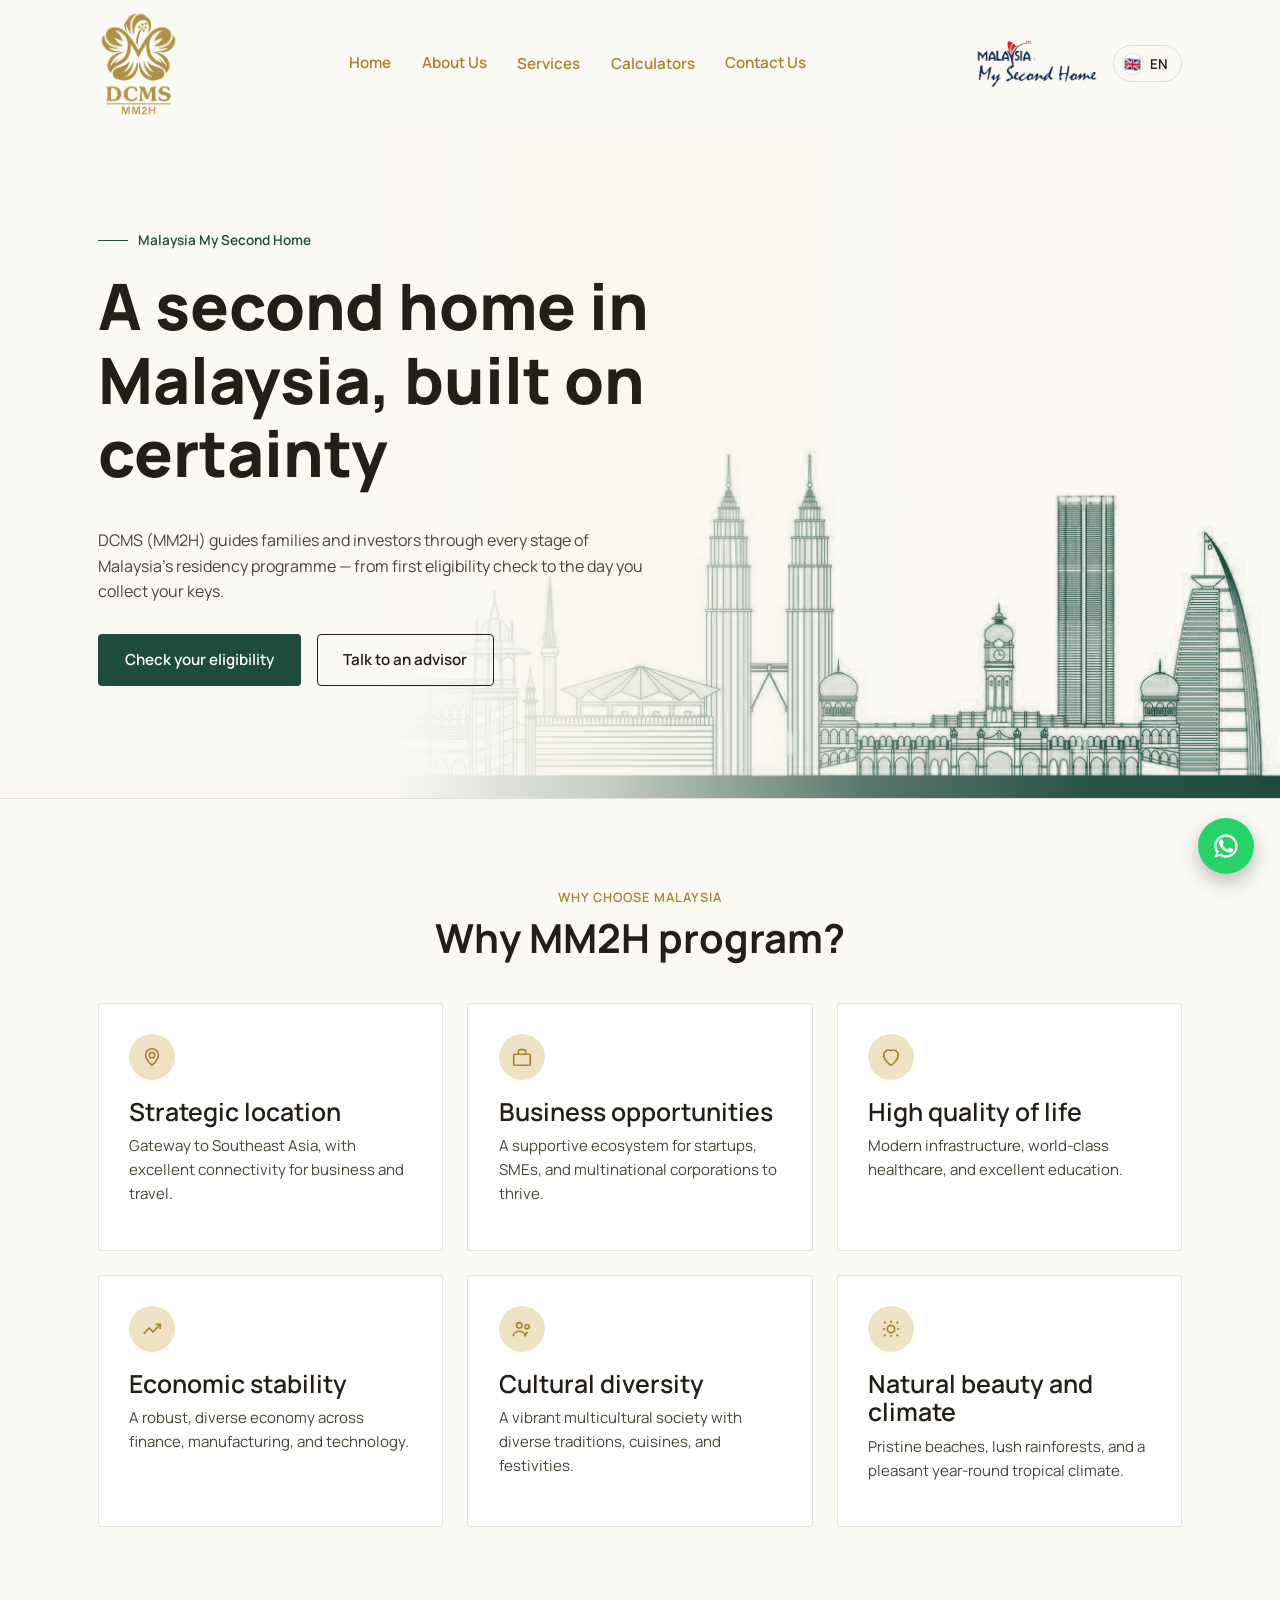
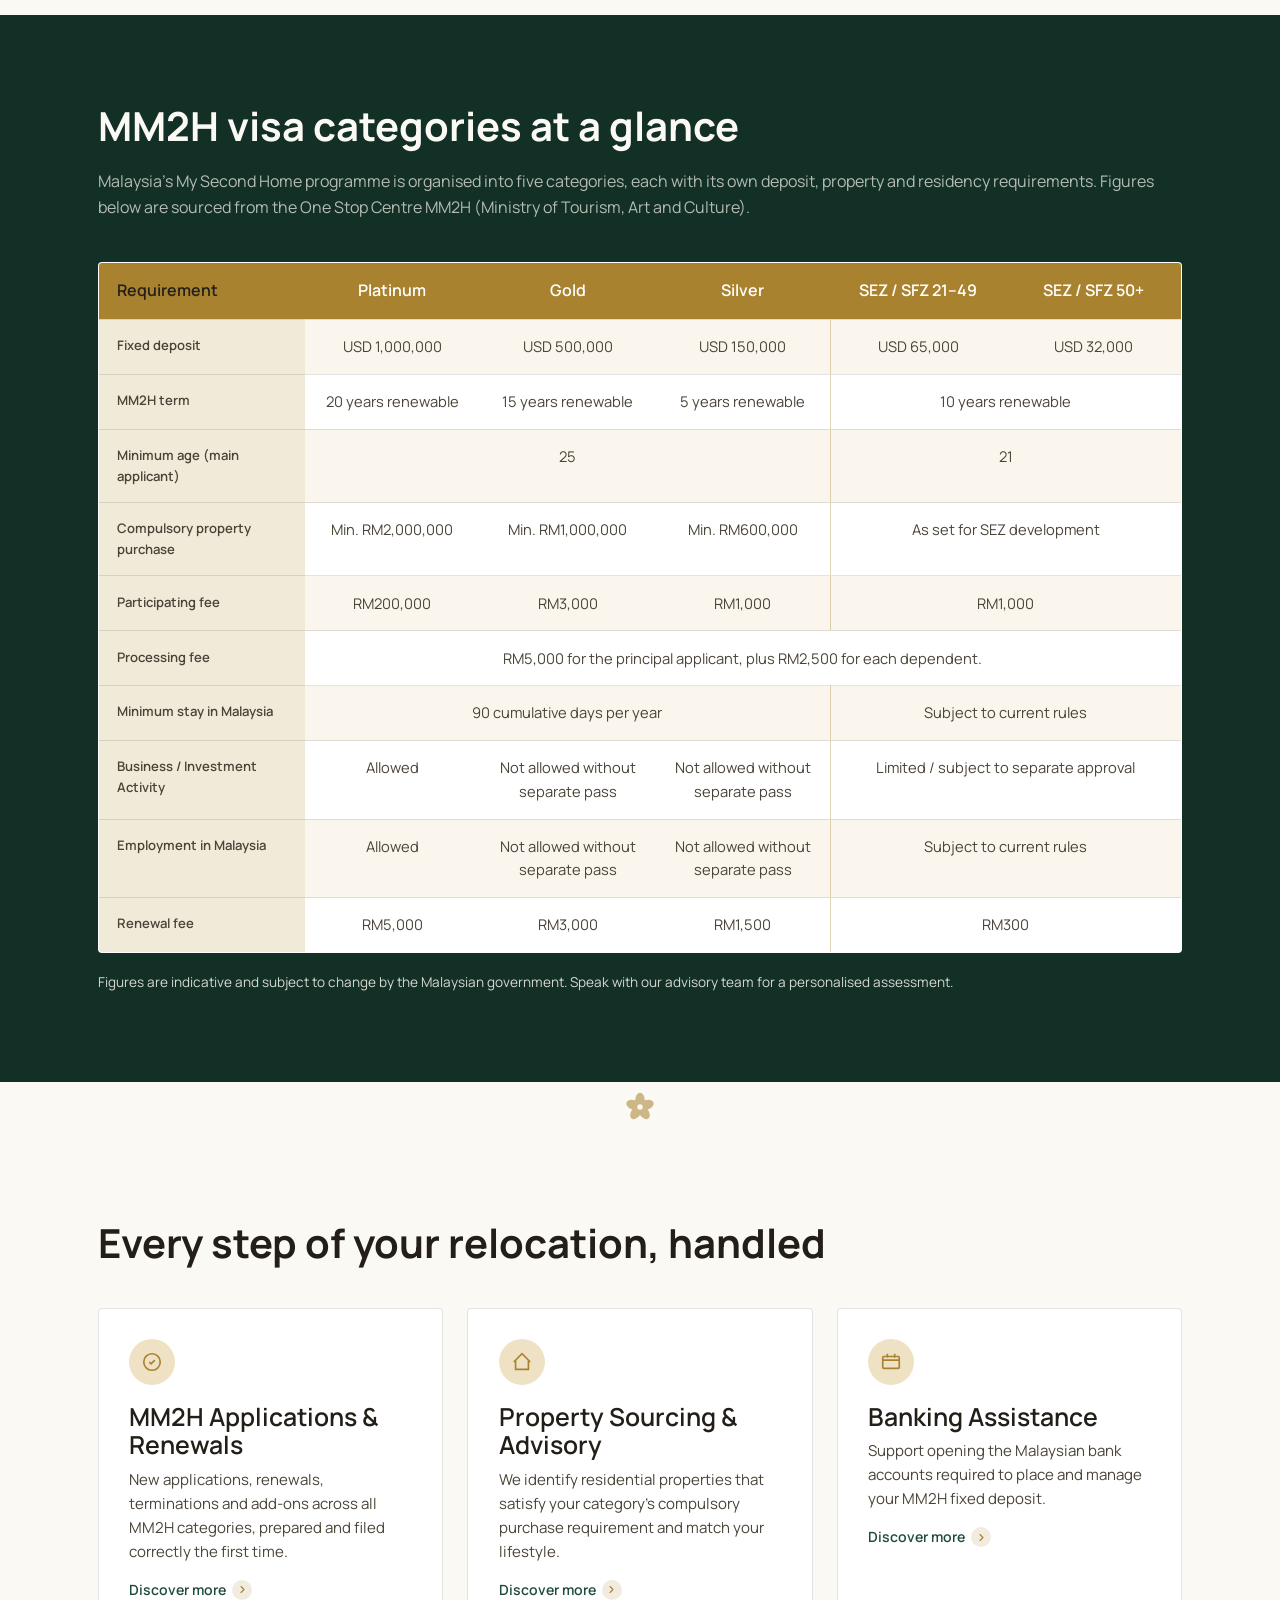
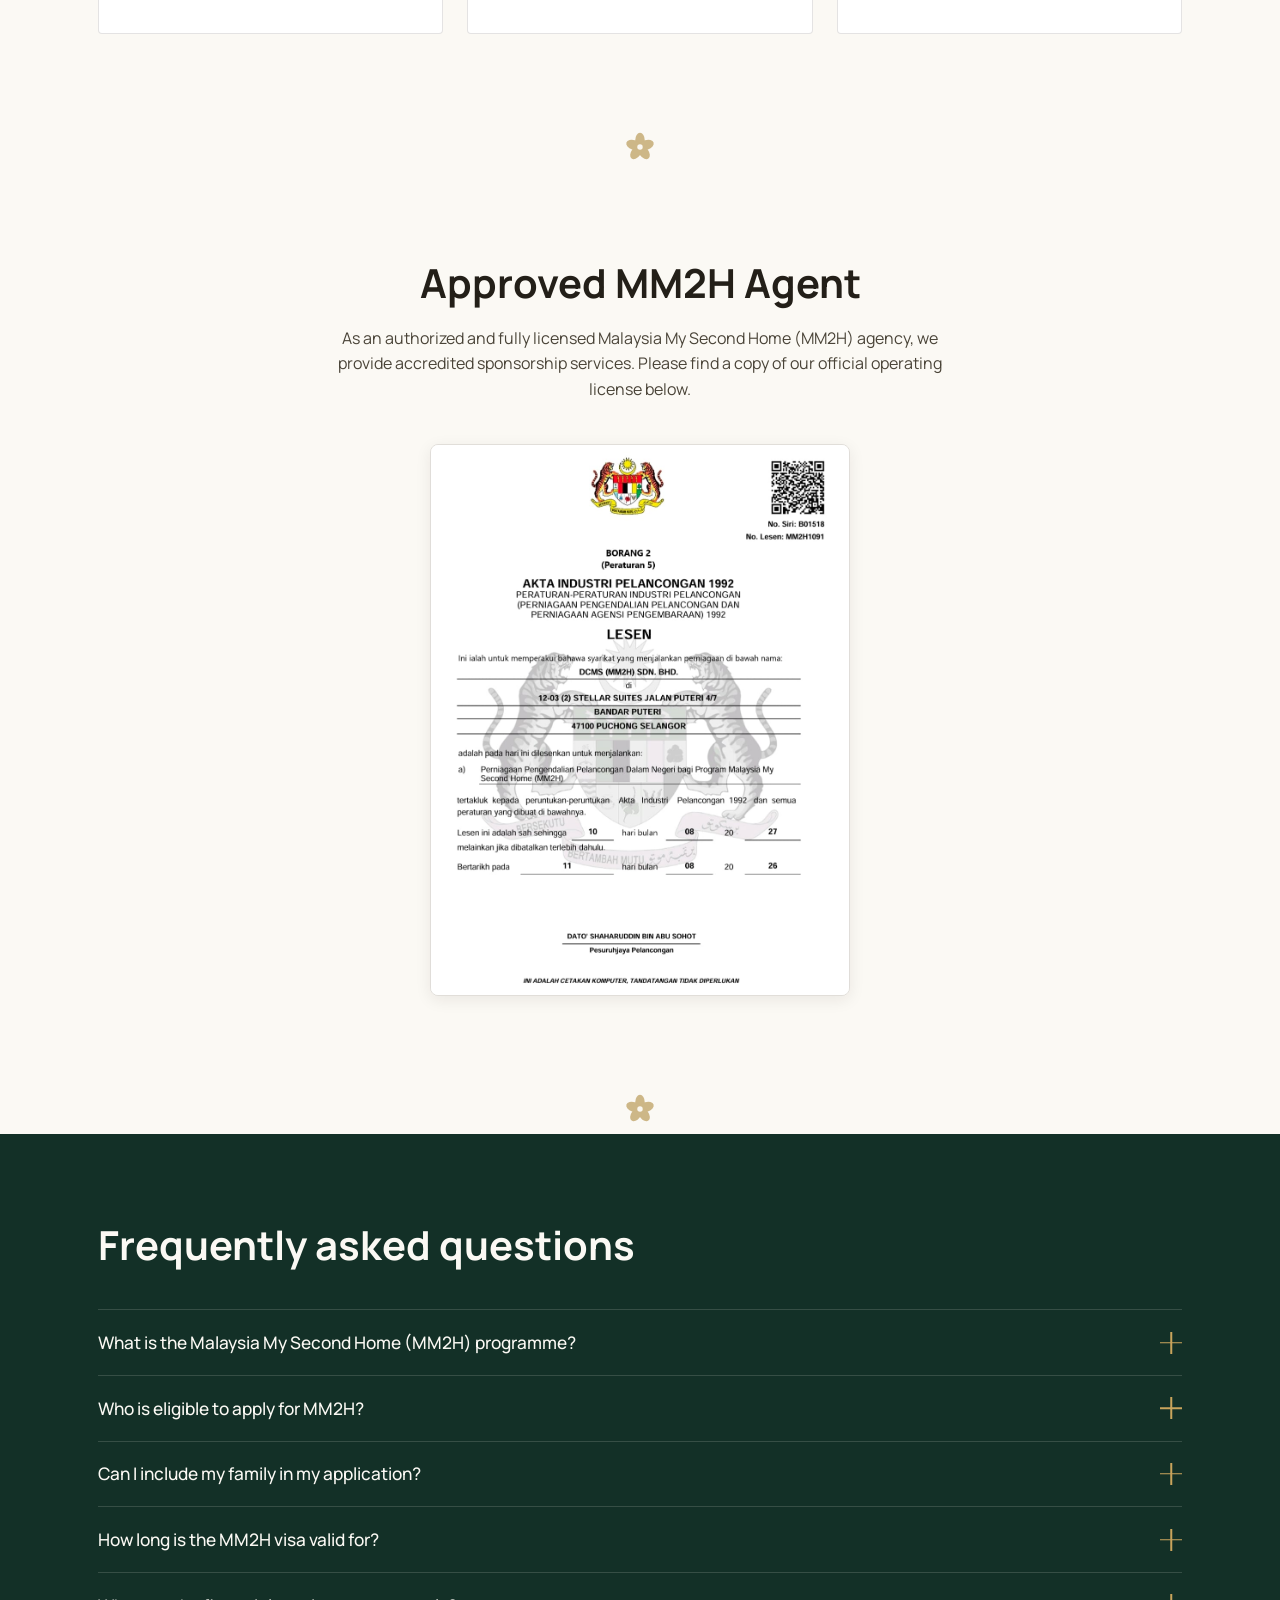
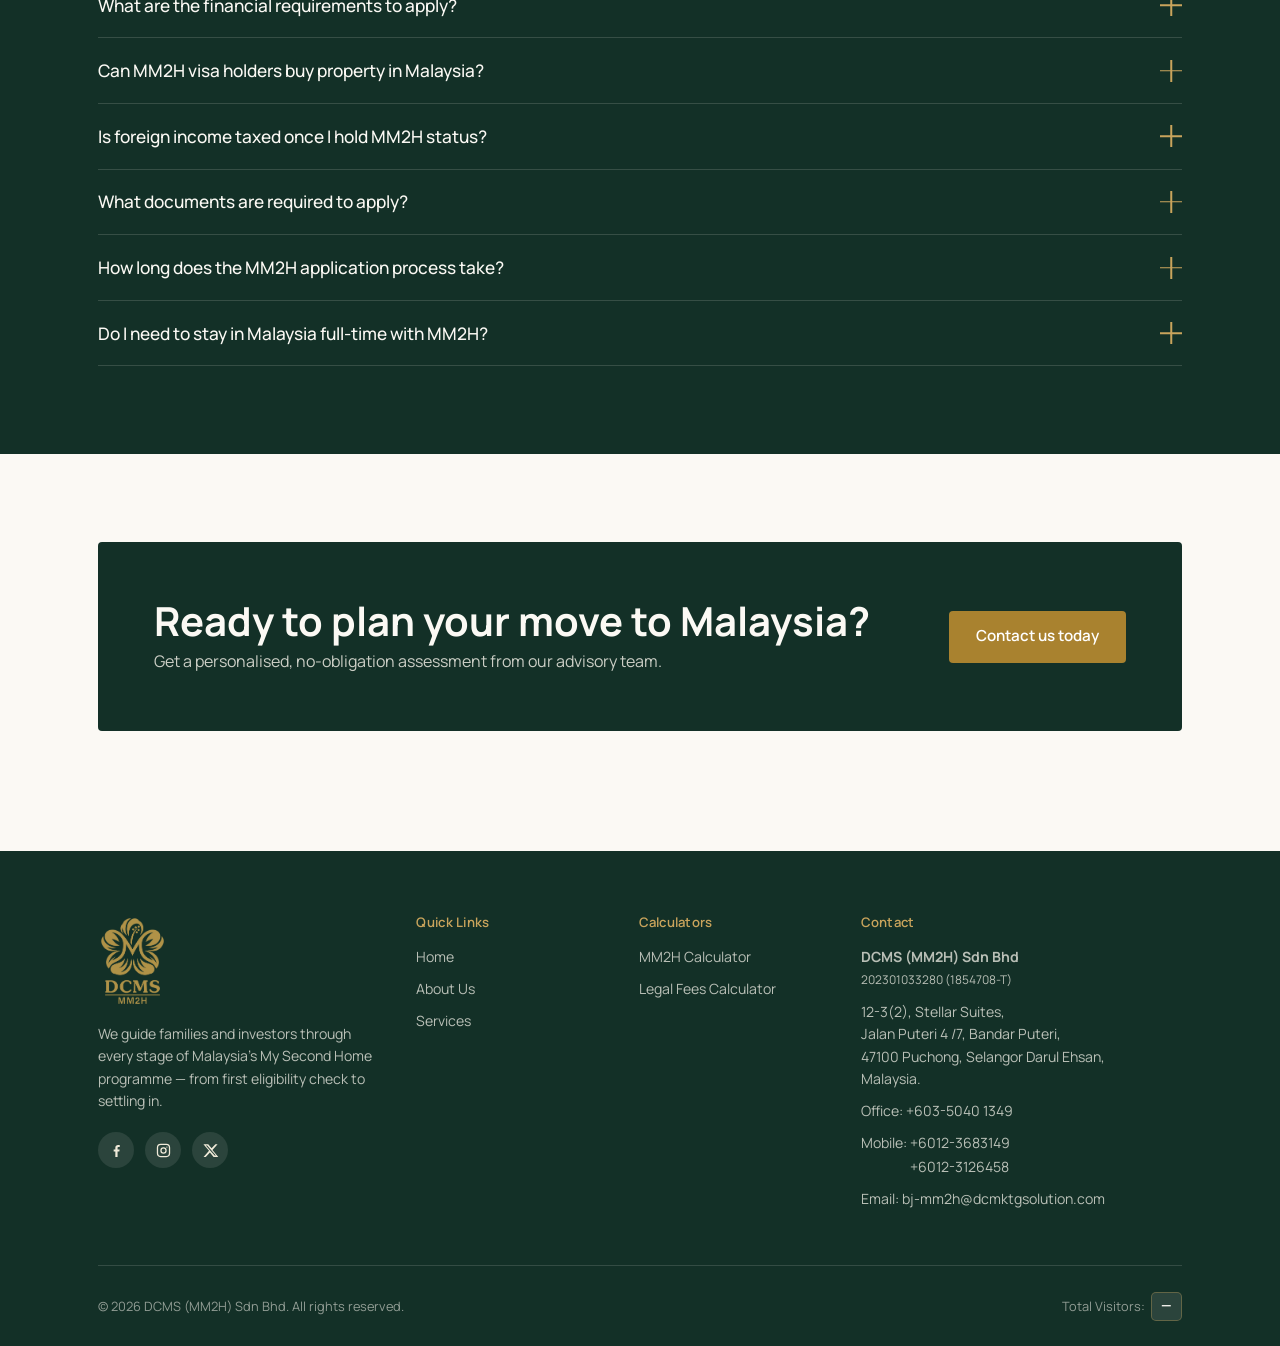
==== commit 9b812624: "Fix mobile number alignment across all languages" ====
--- a/index.html
+++ b/index.html
@@ -399,6 +399,12 @@
           <img src="assets/img/logo-cropped.png" alt="DCMS MM2H" style="height:92px;">
         </a>
         <p data-i18n="footer.aboutText">We guide families and investors through every stage of Malaysia's My Second Home programme — from first eligibility check to settling in.</p>
+
+        <div class="footer-social">
+          <a href="#" aria-label="Facebook" target="_blank" rel="noopener"><svg viewBox="0 0 24 24" fill="currentColor"><path d="M13.5 21v-7.5h2.5l.4-3H13.5V8.4c0-.87.24-1.46 1.5-1.46h1.6V4.35c-.28-.04-1.23-.12-2.34-.12-2.32 0-3.9 1.42-3.9 4.02v2.25H8v3h2.36V21h3.14z"/></svg></a>
+          <a href="#" aria-label="Instagram" target="_blank" rel="noopener"><svg viewBox="0 0 24 24" fill="none" stroke="currentColor" stroke-width="1.8"><rect x="3.5" y="3.5" width="17" height="17" rx="4.5"/><circle cx="12" cy="12" r="3.6"/><circle cx="16.8" cy="7.2" r="0.9" fill="currentColor" stroke="none"/></svg></a>
+          <a href="#" aria-label="X (Twitter)" target="_blank" rel="noopener"><svg viewBox="0 0 24 24" fill="currentColor"><path d="M18.9 3H22l-7.2 8.2L23 21h-6.6l-5.2-6.2L5.3 21H2.2l7.7-8.8L2 3h6.8l4.7 5.7L18.9 3zm-1.1 16h1.8L7.3 5H5.4l12.4 14z"/></svg></a>
+        </div>
       </div>
       <div class="footer-col">
         <h4 data-i18n="footer.quickLinks">Quick Links</h4>
@@ -417,12 +423,13 @@
         <p>12-3(2), Stellar Suites,<br>Jalan Puteri 4 /7, Bandar Puteri,<br>47100 Puchong, Selangor Darul Ehsan,<br>Malaysia.</p>
         <a href="tel:+60350401349"><span data-i18n="footer.officePhoneLabel">Office</span>: +603-5040 1349</a>
         <a href="tel:+60123683149" style="margin-bottom:0.1rem;"><span data-i18n="footer.mobilePhoneLabel">Mobile</span>: +6012-3683149</a>
-        <a href="tel:+60123126458"><span style="visibility:hidden;" aria-hidden="true">Mobile: </span>+6012-3126458</a>
+        <a href="tel:+60123126458"><span style="visibility:hidden;" aria-hidden="true" data-i18n="footer.mobilePhoneLabel">Mobile</span><span style="visibility:hidden;" aria-hidden="true">: </span>+6012-3126458</a>
         <a href="mailto:bj-mm2h@dcmktgsolution.com"><span data-i18n="footer.emailLabel">Email</span>: bj-mm2h@dcmktgsolution.com</a>
       </div>
     </div>
     <div class="footer-bottom">
       <span>&copy; 2026 DCMS (MM2H) Sdn Bhd. <span data-i18n="footer.copyright">All rights reserved.</span></span>
+    <span class="visitor-counter">Total Visitors: <strong id="total-visitor-count">&mdash;</strong></span>
     </div>
   </div>
 </footer>
--- a/assets/css/style.css
+++ b/assets/css/style.css
@@ -781,11 +781,12 @@
 }
 .footer-grid {
   display: grid;
-  grid-template-columns: 1.4fr 1fr 1fr 1fr;
+  grid-template-columns: 1.3fr 0.85fr 0.85fr 1.5fr;
   gap: 2.5rem;
   padding-bottom: 2.8rem;
   border-bottom: 1px solid rgba(250,246,238,0.14);
 }
+.footer-col a[href^="mailto:"] { white-space: nowrap; }
 @media (max-width: 860px) { .footer-grid { grid-template-columns: 1fr 1fr; } }
 @media (max-width: 560px) { .footer-grid { grid-template-columns: 1fr; } }
 footer .brand-word { color: var(--cream); }
@@ -807,6 +808,29 @@
   display: block;
 }
 .footer-col a:hover { color: var(--gold-light); }
+.footer-social {
+  display: flex;
+  gap: 0.7rem;
+  margin-top: 1.2rem;
+}
+.footer-social a {
+  display: flex;
+  align-items: center;
+  justify-content: center;
+  width: 36px;
+  height: 36px;
+  border-radius: 50%;
+  background: rgba(250,246,238,0.1);
+  color: var(--cream-deep);
+  margin-bottom: 0;
+  transition: background 0.2s ease, color 0.2s ease, transform 0.2s ease;
+}
+.footer-social a:hover {
+  background: var(--gold-light);
+  color: var(--dark-bg);
+  transform: translateY(-2px);
+}
+.footer-social svg { width: 17px; height: 17px; }
 .footer-bottom {
   display: flex;
   justify-content: space-between;
@@ -816,6 +840,21 @@
   color: rgba(250,246,238,0.55);
   flex-wrap: wrap;
   gap: 0.8rem;
+}
+.visitor-counter {
+  display: inline-flex;
+  align-items: center;
+  gap: 0.4rem;
+}
+.visitor-counter strong {
+  color: var(--cream);
+  font-weight: 700;
+  background: rgba(250,246,238,0.1);
+  border: 1px solid rgba(201,164,92,0.35);
+  border-radius: 5px;
+  padding: 0.15rem 0.55rem;
+  font-size: 0.85rem;
+  letter-spacing: 0.02em;
 }
 
 /* ---------- WhatsApp float ---------- */
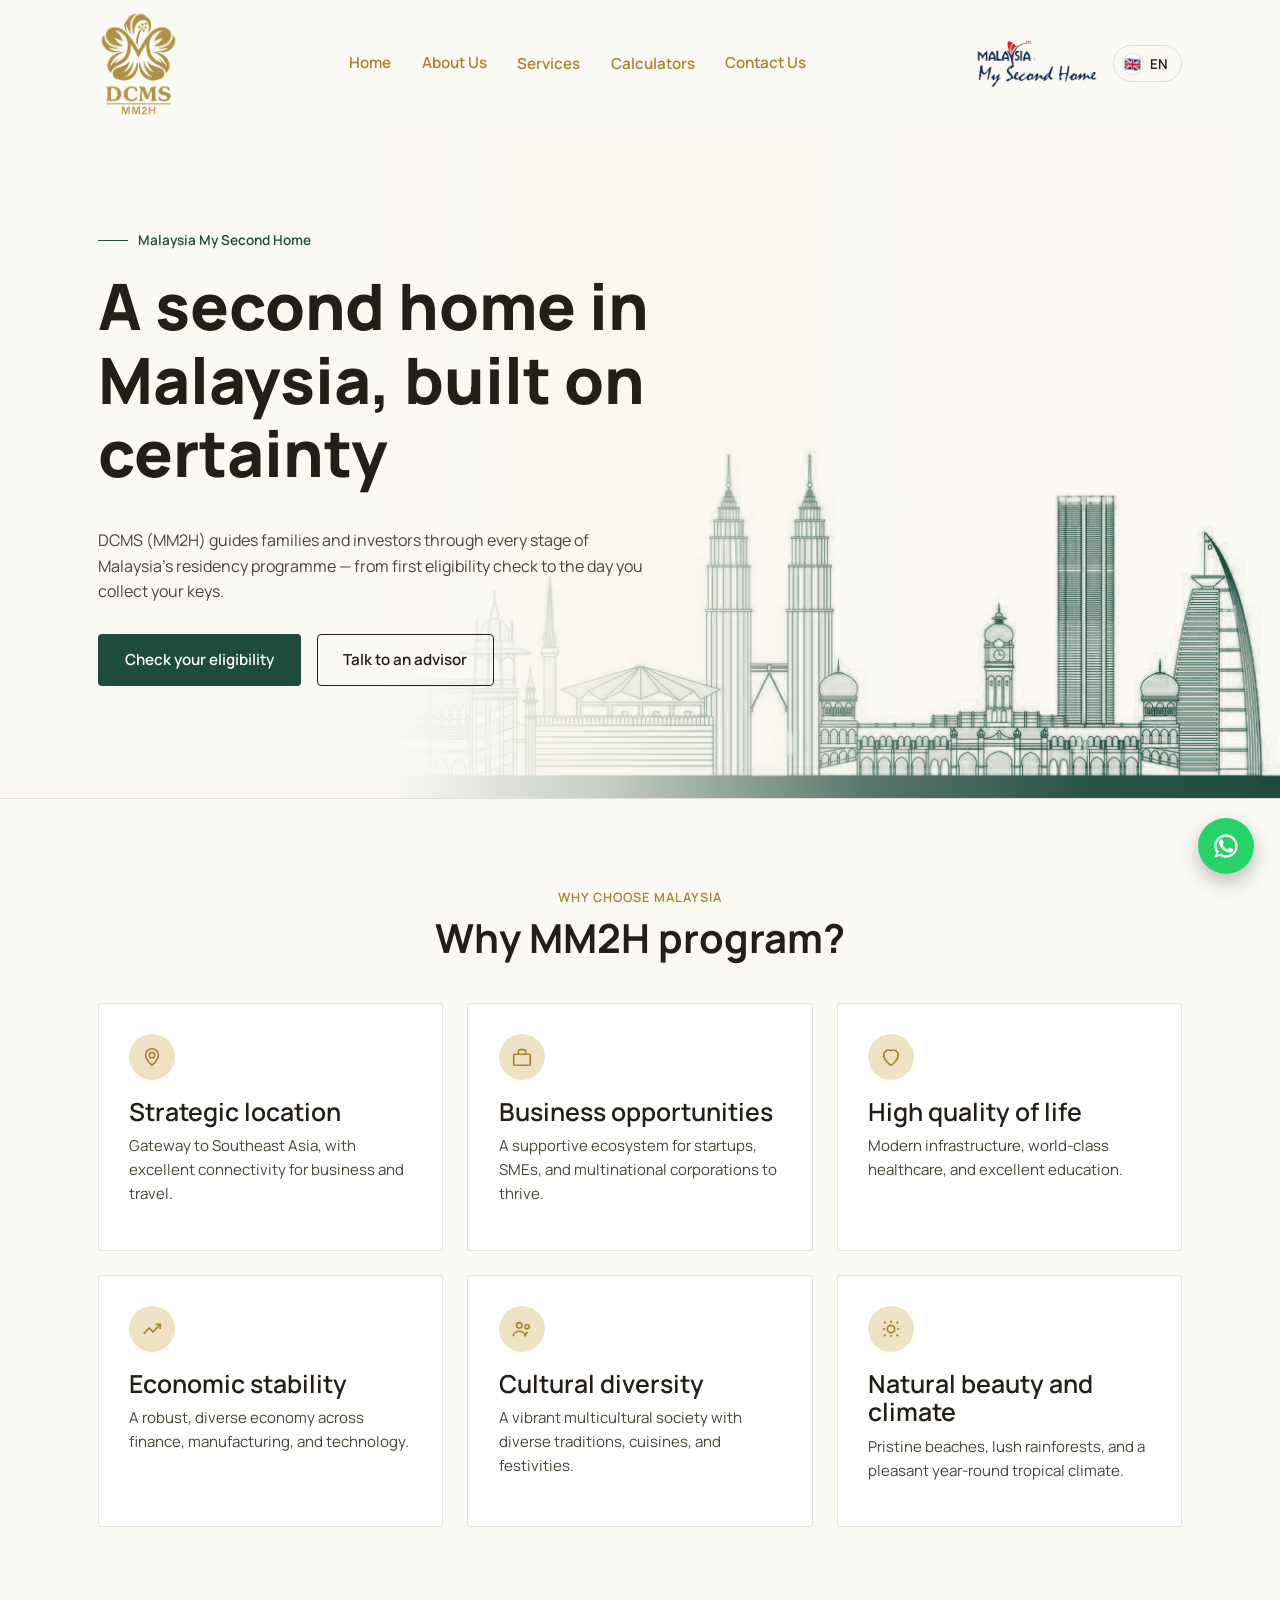
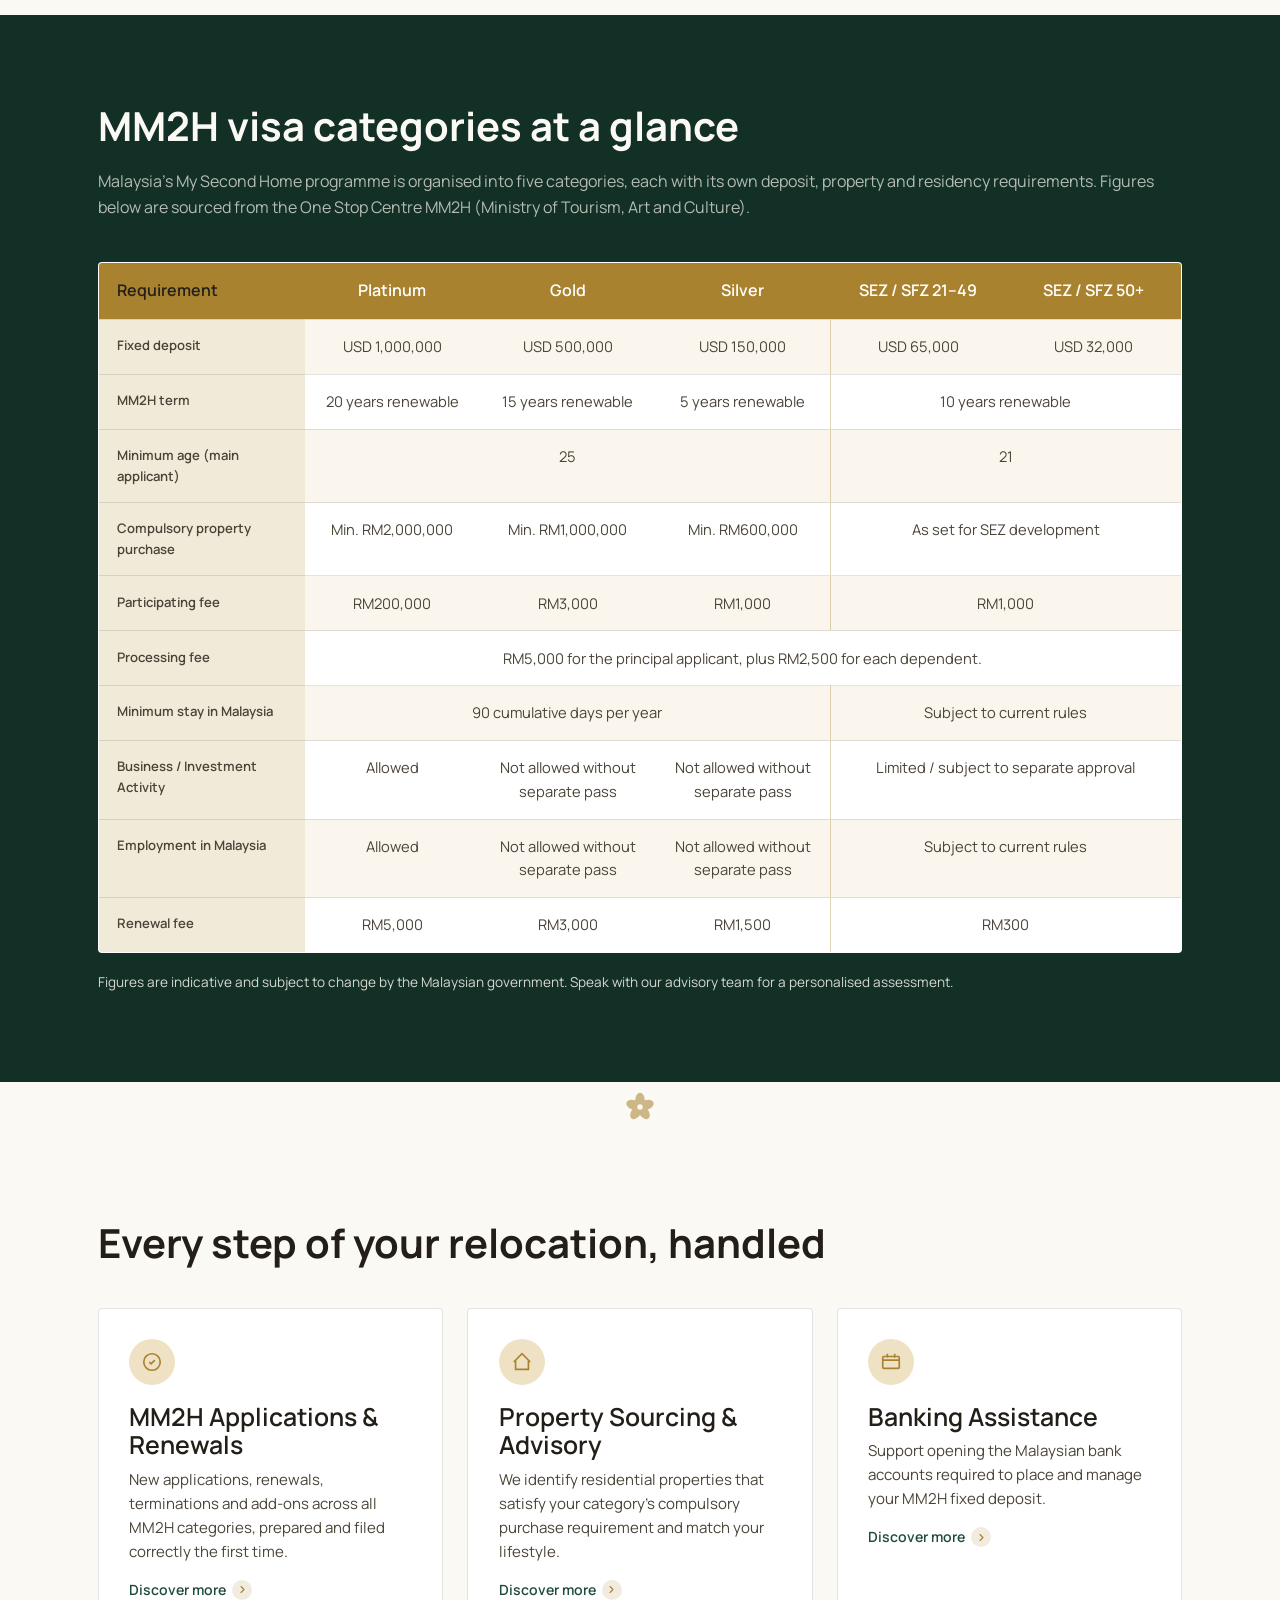
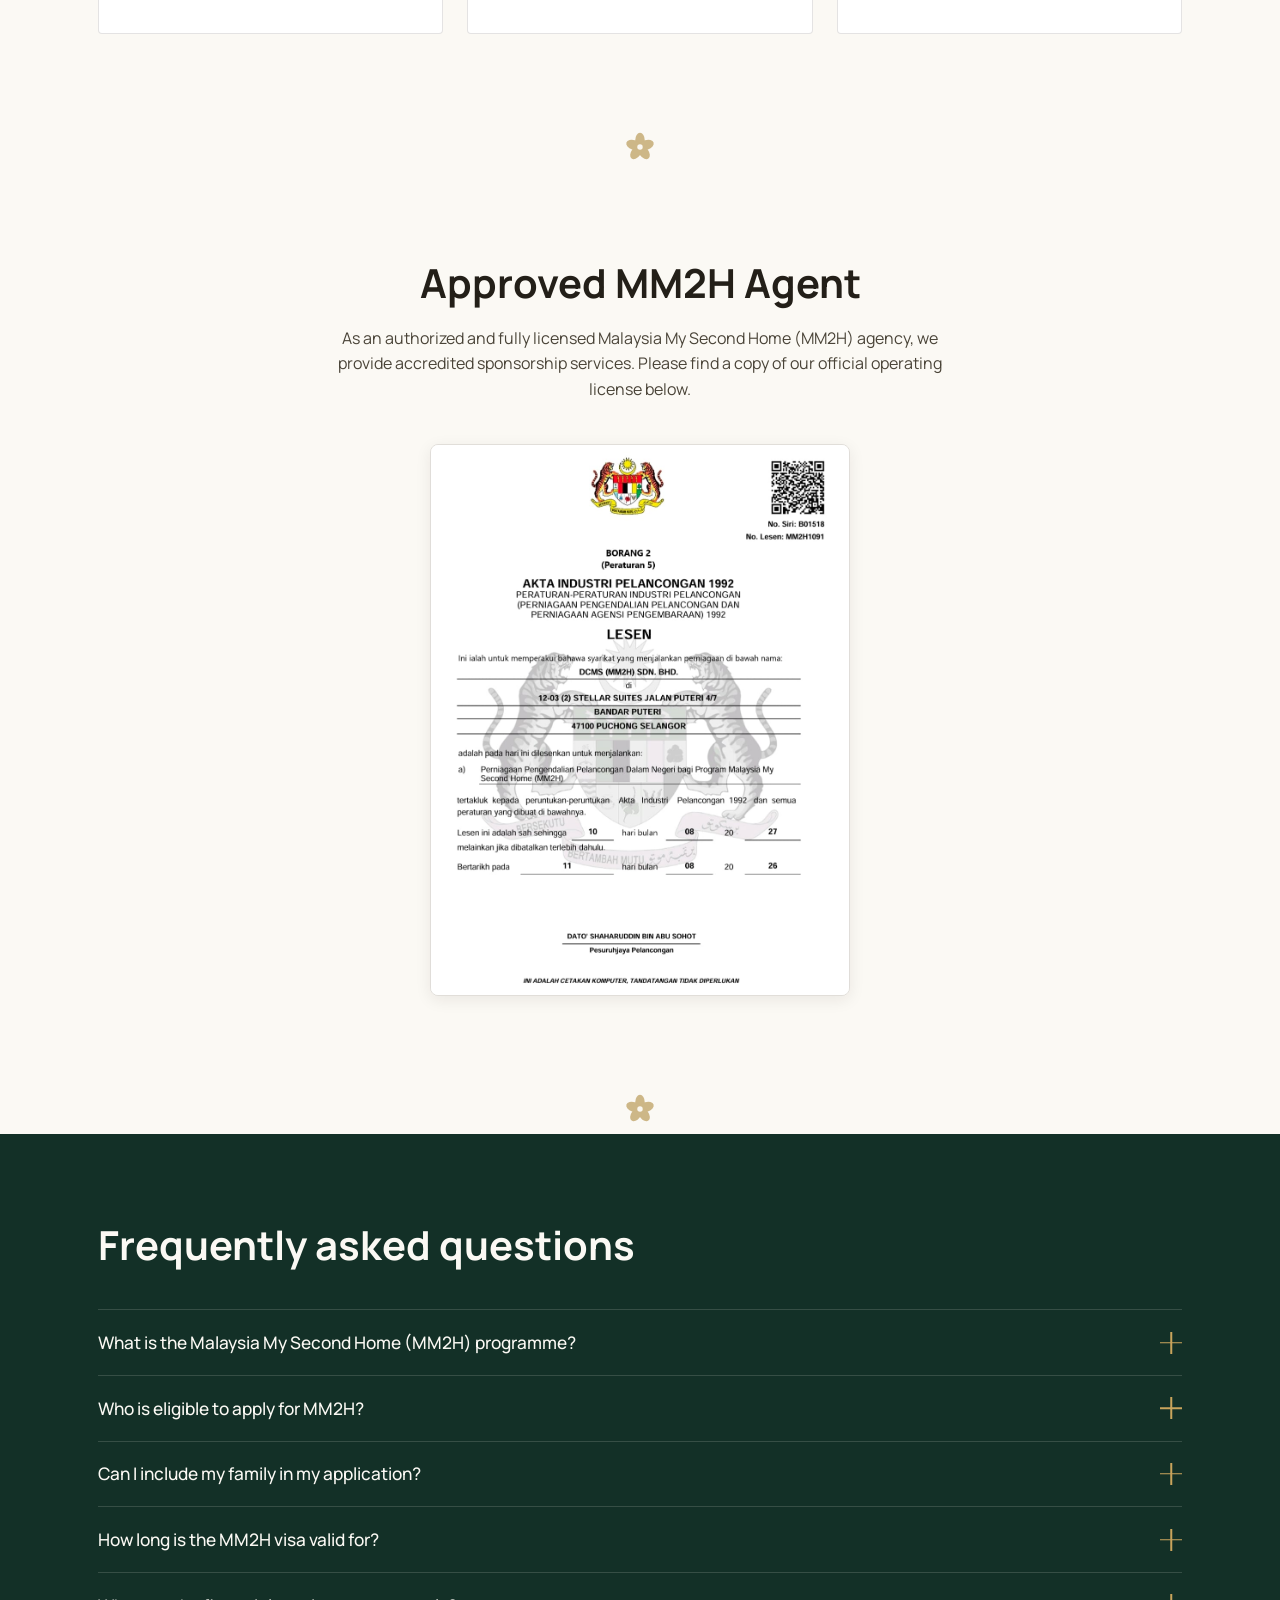
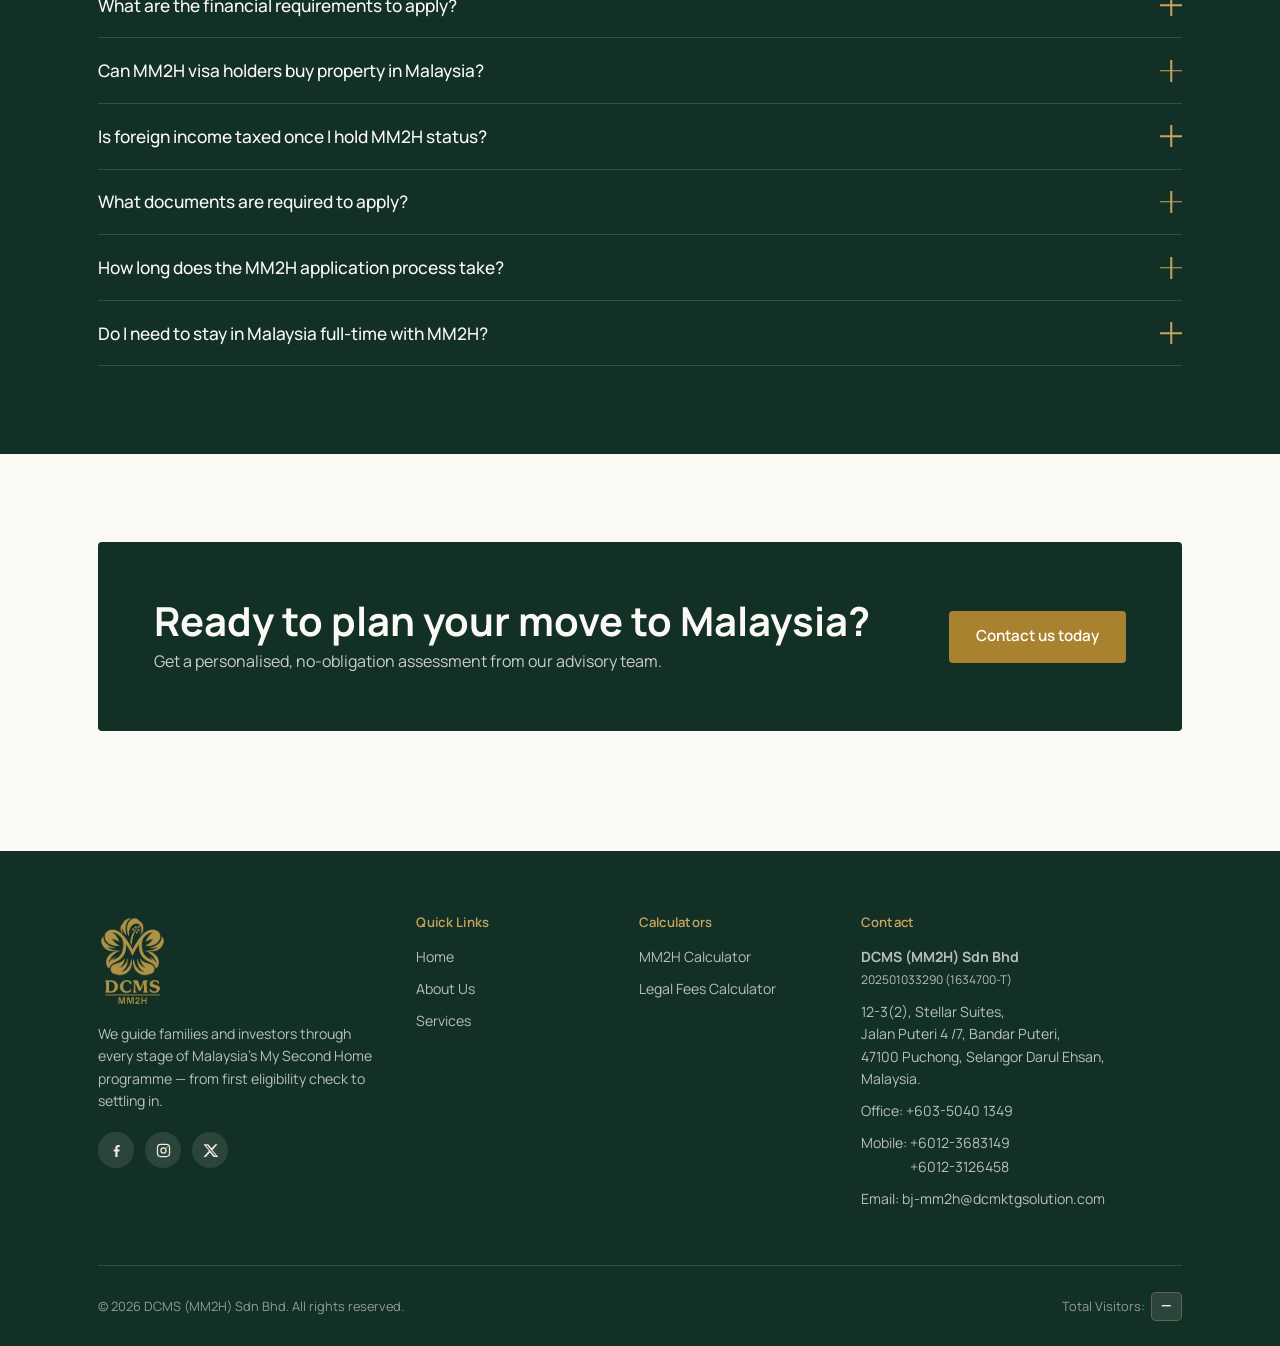
==== commit 3c7c3e06: "final fix ssm no" ====
--- a/index.html
+++ b/index.html
@@ -20,6 +20,18 @@
 <meta name="viewport" content="width=device-width, initial-scale=1.0">
 <title>DCMS (MM2H) — Malaysia My Second Home Advisory</title>
 <meta name="description" content="DCMS (MM2H) Sdn Bhd guides families and investors through every stage of Malaysia's My Second Home programme.">
+<meta property="og:type" content="website">
+<meta property="og:site_name" content="DCMS (MM2H) Sdn Bhd">
+<meta property="og:title" content="DCMS (MM2H) — Malaysia My Second Home Advisory">
+<meta property="og:description" content="DCMS (MM2H) Sdn Bhd guides families and investors through every stage of Malaysia's My Second Home programme.">
+<meta property="og:url" content="https://www.dcmsgroup.com.my/">
+<meta property="og:image" content="https://www.dcmsgroup.com.my/assets/img/og-image.png">
+<meta property="og:image:width" content="1200">
+<meta property="og:image:height" content="1200">
+<meta name="twitter:card" content="summary_large_image">
+<meta name="twitter:title" content="DCMS (MM2H) — Malaysia My Second Home Advisory">
+<meta name="twitter:description" content="DCMS (MM2H) Sdn Bhd guides families and investors through every stage of Malaysia's My Second Home programme.">
+<meta name="twitter:image" content="https://www.dcmsgroup.com.my/assets/img/og-image.png">
 <link rel="icon" type="image/png" sizes="32x32" href="assets/img/favicon-32.png">
 <link rel="icon" type="image/png" sizes="16x16" href="assets/img/favicon-16.png">
 <link rel="apple-touch-icon" sizes="180x180" href="assets/img/favicon-180.png">
@@ -419,7 +431,7 @@
       </div>
       <div class="footer-col">
         <h4 data-i18n="footer.contactTitle">Contact</h4>
-        <p><strong>DCMS (MM2H) Sdn Bhd</strong><br><span style="font-size:0.85em;">202301033280 (1854708-T)</span></p>
+        <p><strong>DCMS (MM2H) Sdn Bhd</strong><br><span style="font-size:0.85em;">202501033290 (1634700-T)</span></p>
         <p>12-3(2), Stellar Suites,<br>Jalan Puteri 4 /7, Bandar Puteri,<br>47100 Puchong, Selangor Darul Ehsan,<br>Malaysia.</p>
         <a href="tel:+60350401349"><span data-i18n="footer.officePhoneLabel">Office</span>: +603-5040 1349</a>
         <a href="tel:+60123683149" style="margin-bottom:0.1rem;"><span data-i18n="footer.mobilePhoneLabel">Mobile</span>: +6012-3683149</a>
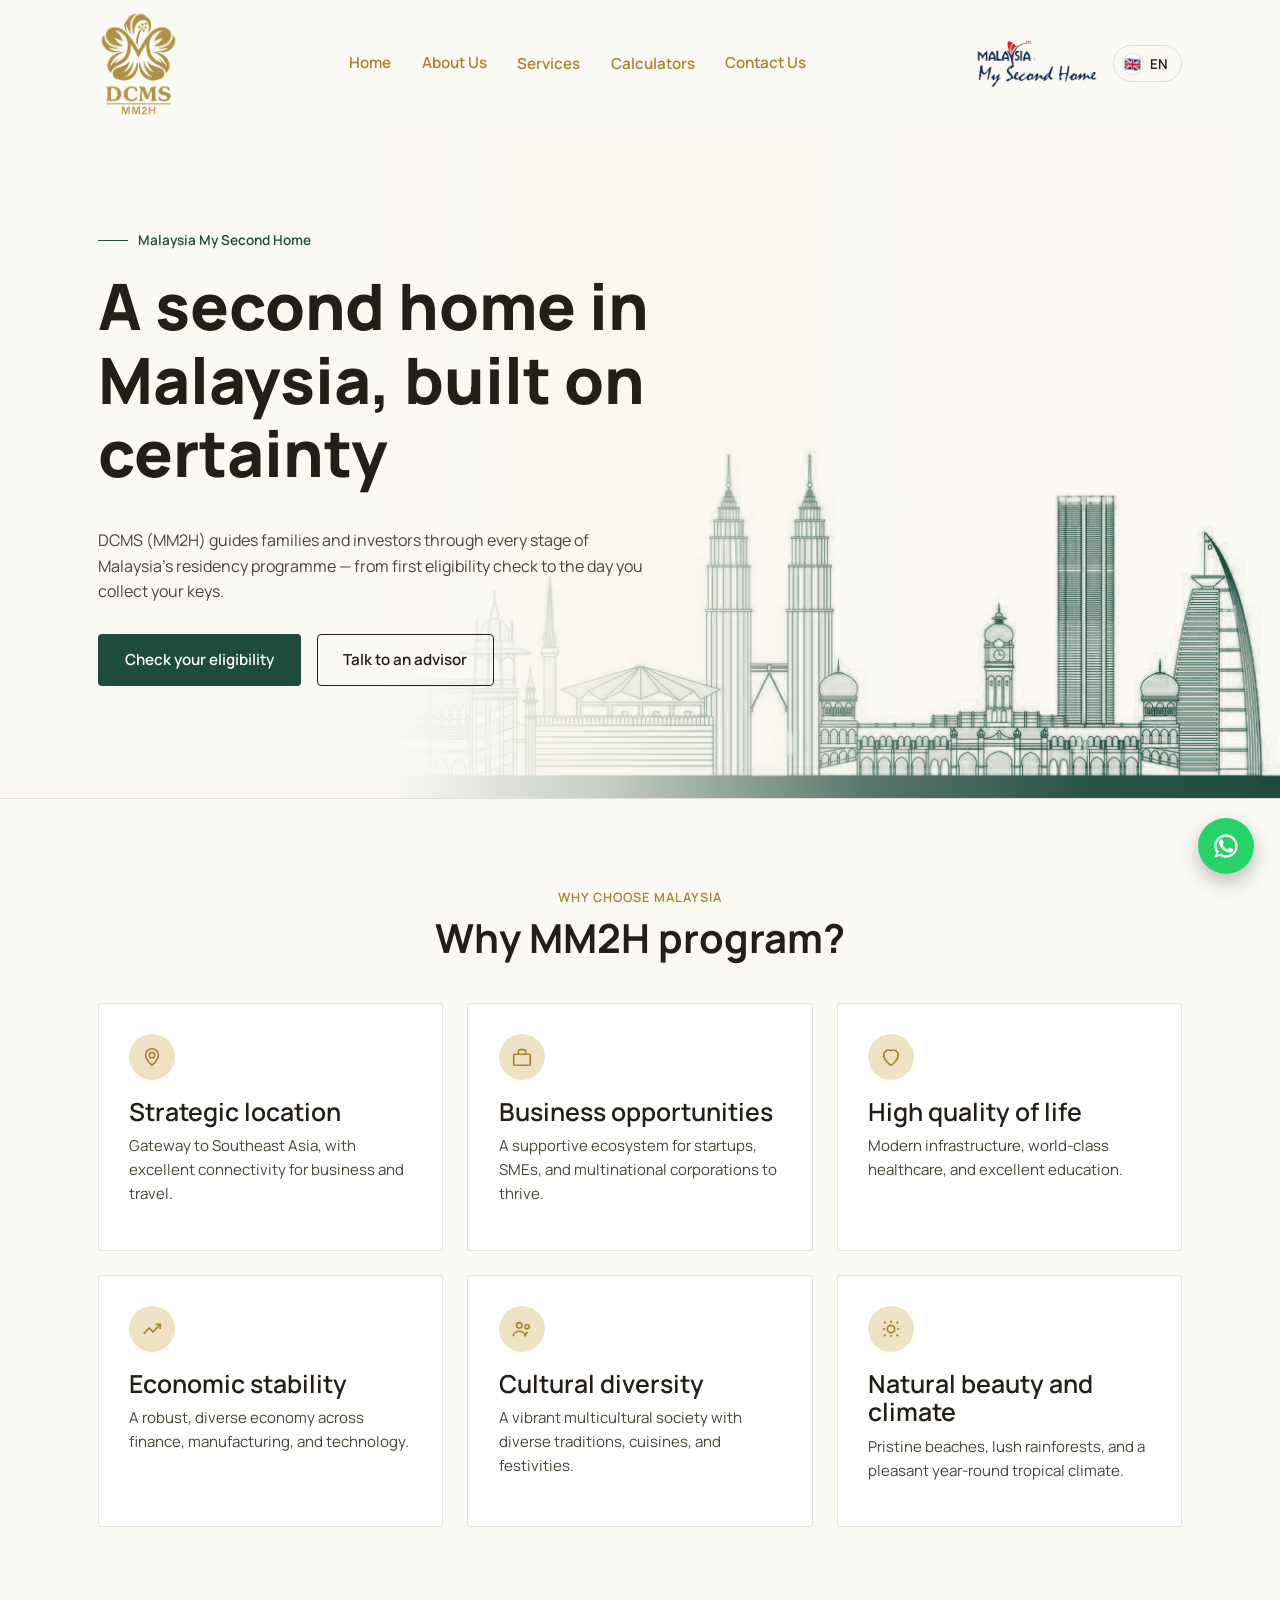
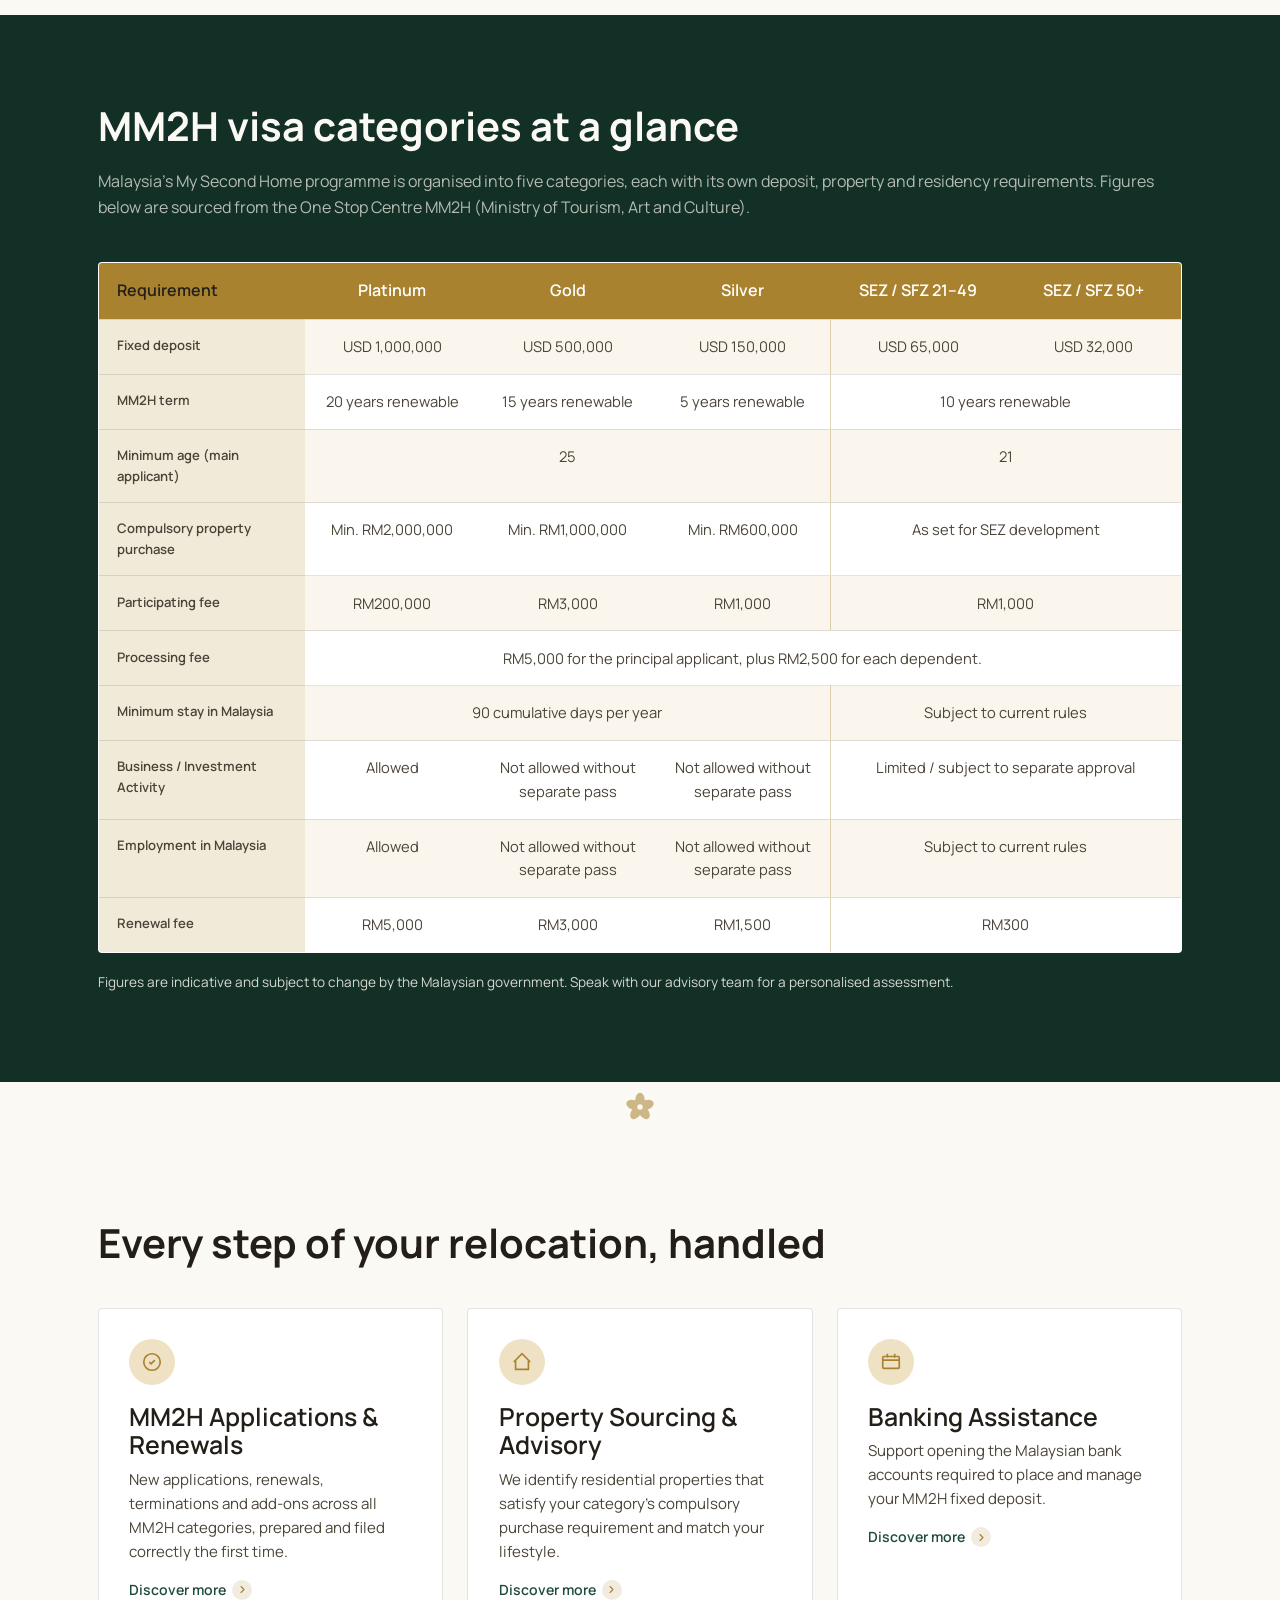
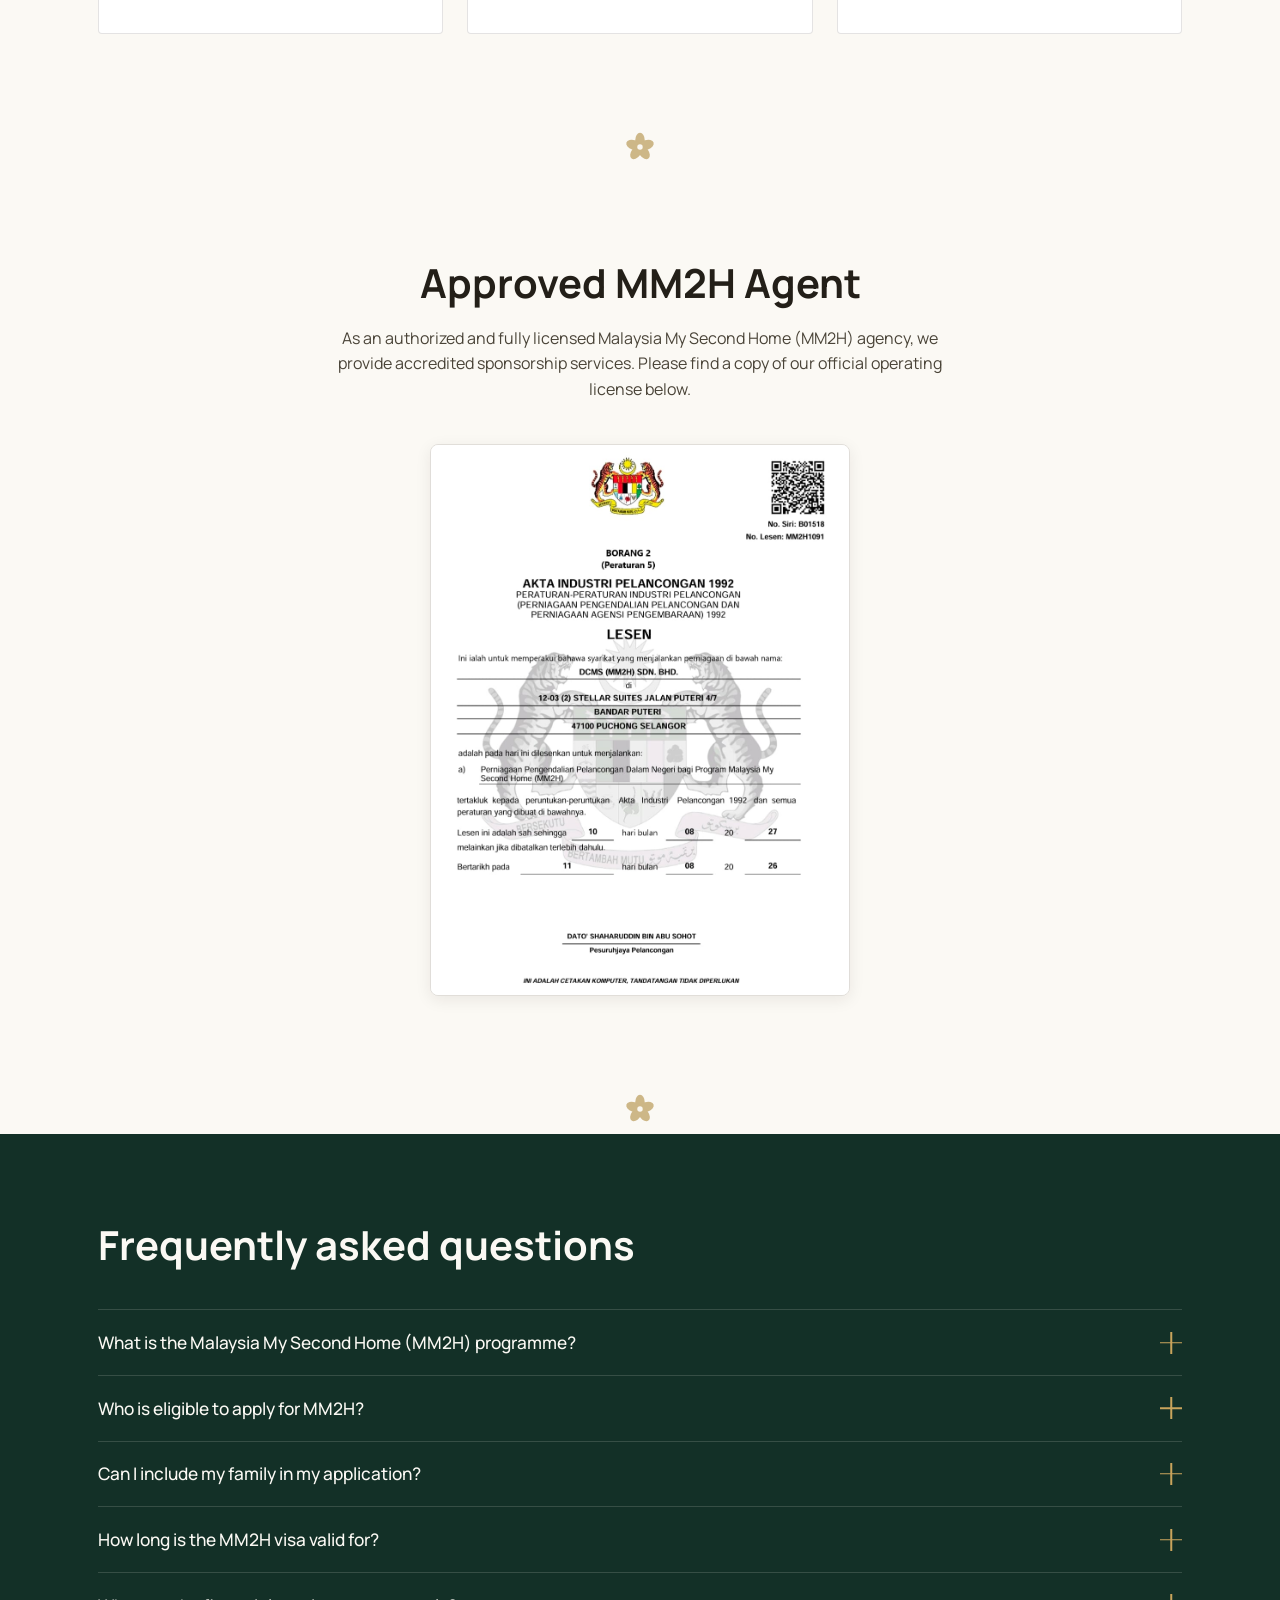
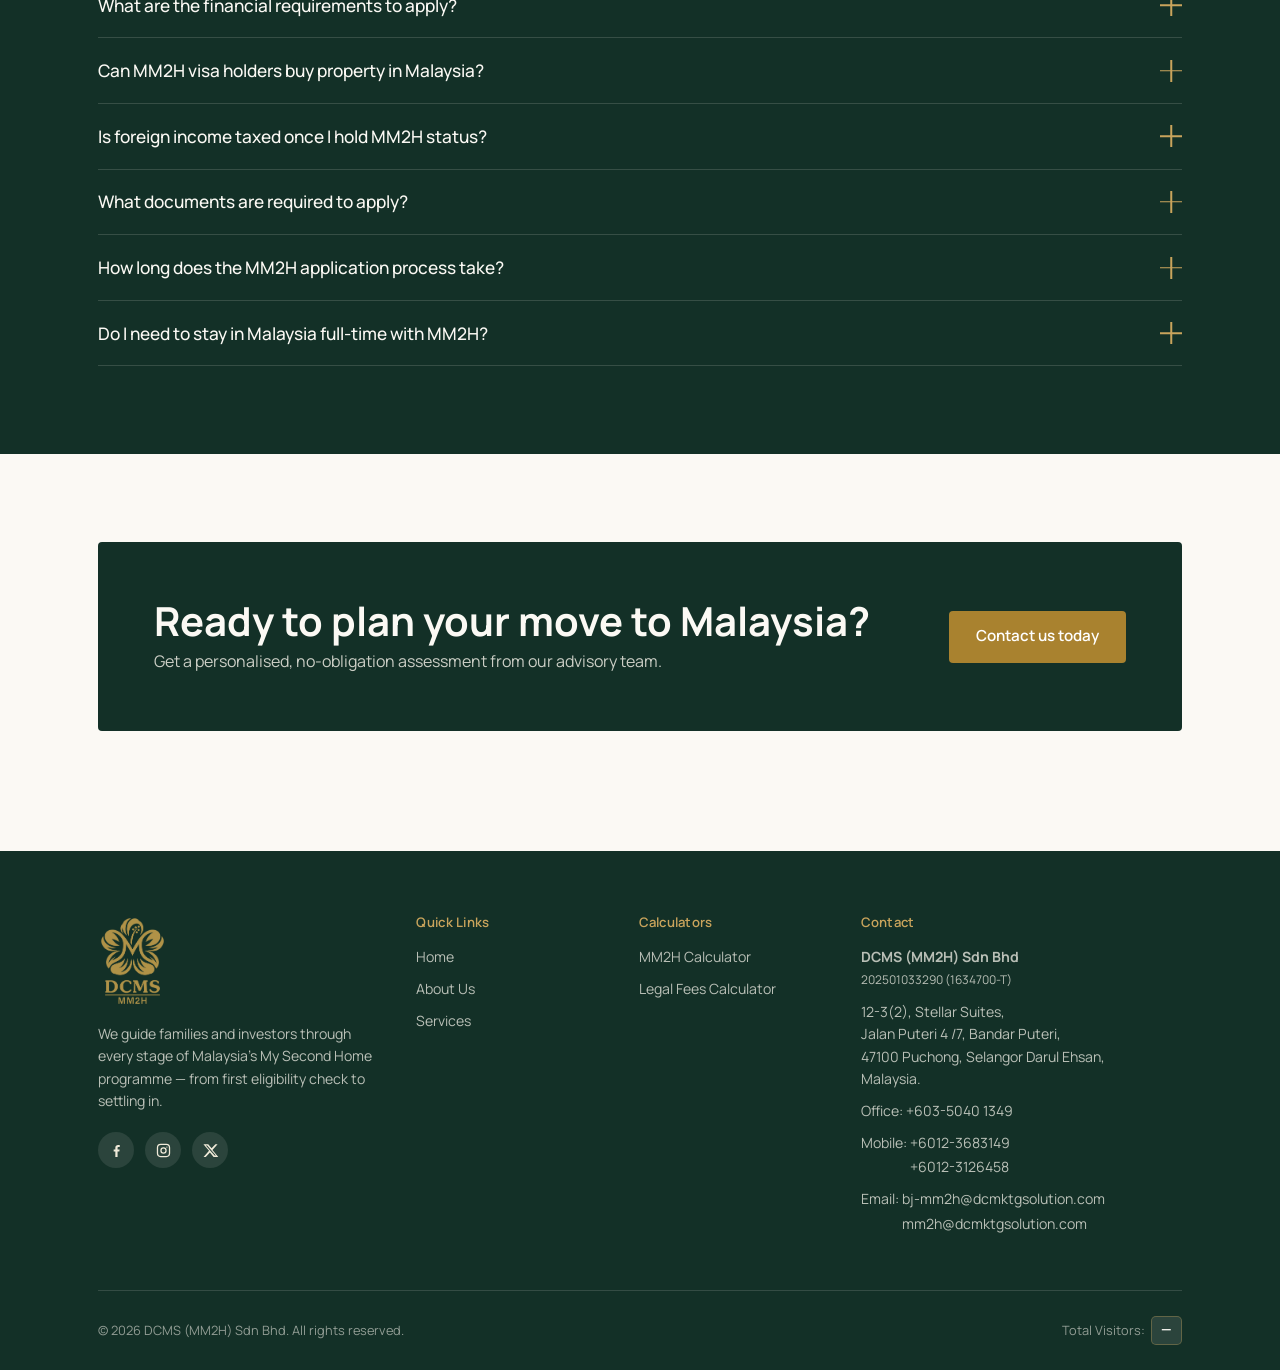
==== commit 10d894a6: "fix email and dual whatspp" ====
--- a/index.html
+++ b/index.html
@@ -18,24 +18,26 @@
 })();
 </script>
 <meta name="viewport" content="width=device-width, initial-scale=1.0">
-<title>DCMS (MM2H) — Malaysia My Second Home Advisory</title>
-<meta name="description" content="DCMS (MM2H) Sdn Bhd guides families and investors through every stage of Malaysia's My Second Home programme.">
+<title>MM2H Agent Malaysia – Application &amp; Renewal | DCMS (MM2H)</title>
+<meta name="description" content="Licensed MM2H consultancy in Puchong, Selangor. DCMS (MM2H) Sdn Bhd manages your Malaysia My Second Home application, renewal, banking and property.">
 <meta property="og:type" content="website">
 <meta property="og:site_name" content="DCMS (MM2H) Sdn Bhd">
-<meta property="og:title" content="DCMS (MM2H) — Malaysia My Second Home Advisory">
-<meta property="og:description" content="DCMS (MM2H) Sdn Bhd guides families and investors through every stage of Malaysia's My Second Home programme.">
+<meta property="og:title" content="MM2H Agent Malaysia – Application &amp; Renewal | DCMS (MM2H)">
+<meta property="og:description" content="Licensed MM2H consultancy in Puchong, Selangor. DCMS (MM2H) Sdn Bhd manages your Malaysia My Second Home application, renewal, banking and property.">
 <meta property="og:url" content="https://www.dcmsgroup.com.my/">
 <meta property="og:image" content="https://www.dcmsgroup.com.my/assets/img/og-image.png">
 <meta property="og:image:width" content="1200">
 <meta property="og:image:height" content="1200">
 <meta name="twitter:card" content="summary_large_image">
-<meta name="twitter:title" content="DCMS (MM2H) — Malaysia My Second Home Advisory">
-<meta name="twitter:description" content="DCMS (MM2H) Sdn Bhd guides families and investors through every stage of Malaysia's My Second Home programme.">
+<meta name="twitter:title" content="MM2H Agent Malaysia – Application &amp; Renewal | DCMS (MM2H)">
+<meta name="twitter:description" content="Licensed MM2H consultancy in Puchong, Selangor. DCMS (MM2H) Sdn Bhd manages your Malaysia My Second Home application, renewal, banking and property.">
 <meta name="twitter:image" content="https://www.dcmsgroup.com.my/assets/img/og-image.png">
 <link rel="icon" type="image/png" sizes="32x32" href="assets/img/favicon-32.png">
 <link rel="icon" type="image/png" sizes="16x16" href="assets/img/favicon-16.png">
 <link rel="apple-touch-icon" sizes="180x180" href="assets/img/favicon-180.png">
 <link rel="stylesheet" href="assets/css/style.css">
+<link rel="canonical" href="https://www.dcmsgroup.com.my/">
+<script type="application/ld+json">{"@context":"https://schema.org","@graph":[{"@type":["ProfessionalService","LocalBusiness"],"@id":"https://www.dcmsgroup.com.my/#organization","name":"DCMS (MM2H) Sdn Bhd","url":"https://www.dcmsgroup.com.my/","logo":"https://www.dcmsgroup.com.my/assets/img/logo.png","image":"https://www.dcmsgroup.com.my/assets/img/og-image.png","description":"MM2H (Malaysia My Second Home) consultancy managing new applications, renewals, banking assistance, medical and insurance coordination, and property sourcing.","identifier":"202501033290 (1634700-T)","telephone":"+603-5040 1349","email":"bj-mm2h@dcmktgsolution.com","address":{"@type":"PostalAddress","streetAddress":"12-3(2), Stellar Suites, Jalan Puteri 4/7, Bandar Puteri","addressLocality":"Puchong","addressRegion":"Selangor","postalCode":"47100","addressCountry":"MY"},"areaServed":"Worldwide","contactPoint":[{"@type":"ContactPoint","telephone":"+60-12-368-3149","contactType":"customer service","availableLanguage":["English","Chinese","Malay","Indonesian","Thai","Korean","Japanese","Khmer"]}],"sameAs":["https://www.facebook.com/profile.php?id=61591890642830","https://www.instagram.com/dcms_mm2h/"]},{"@type":"WebSite","@id":"https://www.dcmsgroup.com.my/#website","url":"https://www.dcmsgroup.com.my/","name":"DCMS (MM2H) Sdn Bhd","publisher":{"@id":"https://www.dcmsgroup.com.my/#organization"},"inLanguage":"en"}]}</script>
 </head>
 <body>
 
@@ -413,8 +415,8 @@
         <p data-i18n="footer.aboutText">We guide families and investors through every stage of Malaysia's My Second Home programme — from first eligibility check to settling in.</p>
 
         <div class="footer-social">
-          <a href="#" aria-label="Facebook" target="_blank" rel="noopener"><svg viewBox="0 0 24 24" fill="currentColor"><path d="M13.5 21v-7.5h2.5l.4-3H13.5V8.4c0-.87.24-1.46 1.5-1.46h1.6V4.35c-.28-.04-1.23-.12-2.34-.12-2.32 0-3.9 1.42-3.9 4.02v2.25H8v3h2.36V21h3.14z"/></svg></a>
-          <a href="#" aria-label="Instagram" target="_blank" rel="noopener"><svg viewBox="0 0 24 24" fill="none" stroke="currentColor" stroke-width="1.8"><rect x="3.5" y="3.5" width="17" height="17" rx="4.5"/><circle cx="12" cy="12" r="3.6"/><circle cx="16.8" cy="7.2" r="0.9" fill="currentColor" stroke="none"/></svg></a>
+          <a href="https://www.facebook.com/profile.php?id=61591890642830" aria-label="Facebook" target="_blank" rel="noopener"><svg viewBox="0 0 24 24" fill="currentColor"><path d="M13.5 21v-7.5h2.5l.4-3H13.5V8.4c0-.87.24-1.46 1.5-1.46h1.6V4.35c-.28-.04-1.23-.12-2.34-.12-2.32 0-3.9 1.42-3.9 4.02v2.25H8v3h2.36V21h3.14z"/></svg></a>
+          <a href="https://www.instagram.com/dcms_mm2h/" aria-label="Instagram" target="_blank" rel="noopener"><svg viewBox="0 0 24 24" fill="none" stroke="currentColor" stroke-width="1.8"><rect x="3.5" y="3.5" width="17" height="17" rx="4.5"/><circle cx="12" cy="12" r="3.6"/><circle cx="16.8" cy="7.2" r="0.9" fill="currentColor" stroke="none"/></svg></a>
           <a href="#" aria-label="X (Twitter)" target="_blank" rel="noopener"><svg viewBox="0 0 24 24" fill="currentColor"><path d="M18.9 3H22l-7.2 8.2L23 21h-6.6l-5.2-6.2L5.3 21H2.2l7.7-8.8L2 3h6.8l4.7 5.7L18.9 3zm-1.1 16h1.8L7.3 5H5.4l12.4 14z"/></svg></a>
         </div>
       </div>
@@ -436,7 +438,8 @@
         <a href="tel:+60350401349"><span data-i18n="footer.officePhoneLabel">Office</span>: +603-5040 1349</a>
         <a href="tel:+60123683149" style="margin-bottom:0.1rem;"><span data-i18n="footer.mobilePhoneLabel">Mobile</span>: +6012-3683149</a>
         <a href="tel:+60123126458"><span style="visibility:hidden;" aria-hidden="true" data-i18n="footer.mobilePhoneLabel">Mobile</span><span style="visibility:hidden;" aria-hidden="true">: </span>+6012-3126458</a>
-        <a href="mailto:bj-mm2h@dcmktgsolution.com"><span data-i18n="footer.emailLabel">Email</span>: bj-mm2h@dcmktgsolution.com</a>
+        <a href="mailto:bj-mm2h@dcmktgsolution.com" style="margin-bottom:0.1rem;"><span data-i18n="footer.emailLabel">Email</span>: bj-mm2h@dcmktgsolution.com</a>
+        <a href="mailto:mm2h@dcmktgsolution.com"><span style="visibility:hidden;" aria-hidden="true" data-i18n="footer.emailLabel">Email</span><span style="visibility:hidden;" aria-hidden="true">: </span>mm2h@dcmktgsolution.com</a>
       </div>
     </div>
     <div class="footer-bottom">
@@ -446,9 +449,16 @@
   </div>
 </footer>
 
-<a class="wa-float" href="https://wa.me/60123683149?text=Hello%2C%20I%20would%20like%20to%20know%20more%20about%20MM2H" target="_blank" rel="noopener" aria-label="Chat on WhatsApp">
-  <svg viewBox="0 0 24 24"><path d="M17.472 14.382c-.297-.149-1.758-.867-2.03-.967-.273-.099-.471-.148-.67.15-.197.297-.767.966-.94 1.164-.173.199-.347.223-.644.075-.297-.15-1.255-.463-2.39-1.475-.883-.788-1.48-1.761-1.653-2.059-.173-.297-.018-.458.13-.606.134-.133.298-.347.446-.52.149-.174.198-.298.298-.497.099-.198.05-.371-.025-.52-.075-.149-.669-1.612-.916-2.207-.242-.579-.487-.5-.669-.51-.173-.008-.371-.01-.57-.01-.198 0-.52.074-.792.372-.272.297-1.04 1.016-1.04 2.479 0 1.462 1.065 2.875 1.213 3.074.149.198 2.096 3.2 5.077 4.487.709.306 1.262.489 1.694.625.712.227 1.36.195 1.871.118.571-.085 1.758-.719 2.006-1.413.248-.694.248-1.289.173-1.413-.074-.124-.272-.198-.57-.347z"/><path d="M12 2C6.477 2 2 6.477 2 12c0 1.99.578 3.85 1.578 5.412L2 22l4.588-1.578A9.953 9.953 0 0012 22c5.523 0 10-4.477 10-10S17.523 2 12 2zm0 18a7.95 7.95 0 01-4.052-1.106l-.29-.173-3.012 1.037 1.037-3.012-.173-.29A7.95 7.95 0 014 12c0-4.411 3.589-8 8-8s8 3.589 8 8-3.589 8-8 8z"/></svg>
-</a>
+<div class="wa-widget" id="wa-widget">
+  <div class="wa-menu" id="wa-menu" hidden>
+    <div class="wa-menu-title" data-i18n="whatsapp.title">Chat with us on WhatsApp</div>
+    <a class="wa-option" href="https://wa.me/60123683149?text=Hello%2C%20I%20would%20like%20to%20know%20more%20about%20MM2H" target="_blank" rel="noopener"><span class="wa-option-icon"><svg viewBox="0 0 24 24" aria-hidden="true"><path d="M17.472 14.382c-.297-.149-1.758-.867-2.03-.967-.273-.099-.471-.148-.67.15-.197.297-.767.966-.94 1.164-.173.199-.347.223-.644.075-.297-.15-1.255-.463-2.39-1.475-.883-.788-1.48-1.761-1.653-2.059-.173-.297-.018-.458.13-.606.134-.133.298-.347.446-.52.149-.174.198-.298.298-.497.099-.198.05-.371-.025-.52-.075-.149-.669-1.612-.916-2.207-.242-.579-.487-.5-.669-.51-.173-.008-.371-.01-.57-.01-.198 0-.52.074-.792.372-.272.297-1.04 1.016-1.04 2.479 0 1.462 1.065 2.875 1.213 3.074.149.198 2.096 3.2 5.077 4.487.709.306 1.262.489 1.694.625.712.227 1.36.195 1.871.118.571-.085 1.758-.719 2.006-1.413.248-.694.248-1.289.173-1.413-.074-.124-.272-.198-.57-.347z"/></svg></span><span class="wa-option-text"><span class="wa-option-name">B.J</span><span class="wa-option-num">+6012-3683149</span></span></a>
+    <a class="wa-option" href="https://wa.me/60123126458?text=Hello%2C%20I%20would%20like%20to%20know%20more%20about%20MM2H" target="_blank" rel="noopener"><span class="wa-option-icon"><svg viewBox="0 0 24 24" aria-hidden="true"><path d="M17.472 14.382c-.297-.149-1.758-.867-2.03-.967-.273-.099-.471-.148-.67.15-.197.297-.767.966-.94 1.164-.173.199-.347.223-.644.075-.297-.15-1.255-.463-2.39-1.475-.883-.788-1.48-1.761-1.653-2.059-.173-.297-.018-.458.13-.606.134-.133.298-.347.446-.52.149-.174.198-.298.298-.497.099-.198.05-.371-.025-.52-.075-.149-.669-1.612-.916-2.207-.242-.579-.487-.5-.669-.51-.173-.008-.371-.01-.57-.01-.198 0-.52.074-.792.372-.272.297-1.04 1.016-1.04 2.479 0 1.462 1.065 2.875 1.213 3.074.149.198 2.096 3.2 5.077 4.487.709.306 1.262.489 1.694.625.712.227 1.36.195 1.871.118.571-.085 1.758-.719 2.006-1.413.248-.694.248-1.289.173-1.413-.074-.124-.272-.198-.57-.347z"/></svg></span><span class="wa-option-text"><span class="wa-option-name">Davis</span><span class="wa-option-num">+6012-3126458</span></span></a>
+  </div>
+  <button type="button" class="wa-float" id="wa-toggle" aria-label="Chat on WhatsApp" data-i18n-attr="aria-label:whatsapp.title" aria-haspopup="true" aria-expanded="false" aria-controls="wa-menu">
+    <svg viewBox="0 0 24 24"><path d="M17.472 14.382c-.297-.149-1.758-.867-2.03-.967-.273-.099-.471-.148-.67.15-.197.297-.767.966-.94 1.164-.173.199-.347.223-.644.075-.297-.15-1.255-.463-2.39-1.475-.883-.788-1.48-1.761-1.653-2.059-.173-.297-.018-.458.13-.606.134-.133.298-.347.446-.52.149-.174.198-.298.298-.497.099-.198.05-.371-.025-.52-.075-.149-.669-1.612-.916-2.207-.242-.579-.487-.5-.669-.51-.173-.008-.371-.01-.57-.01-.198 0-.52.074-.792.372-.272.297-1.04 1.016-1.04 2.479 0 1.462 1.065 2.875 1.213 3.074.149.198 2.096 3.2 5.077 4.487.709.306 1.262.489 1.694.625.712.227 1.36.195 1.871.118.571-.085 1.758-.719 2.006-1.413.248-.694.248-1.289.173-1.413-.074-.124-.272-.198-.57-.347z"/><path d="M12 2C6.477 2 2 6.477 2 12c0 1.99.578 3.85 1.578 5.412L2 22l4.588-1.578A9.953 9.953 0 0012 22c5.523 0 10-4.477 10-10S17.523 2 12 2zm0 18a7.95 7.95 0 01-4.052-1.106l-.29-.173-3.012 1.037 1.037-3.012-.173-.29A7.95 7.95 0 014 12c0-4.411 3.589-8 8-8s8 3.589 8 8-3.589 8-8 8z"/></svg>
+  </button>
+</div>
 
 <script>window.I18N_BASE = 'assets/data/i18n/';</script>
 <script src="assets/data/languages.js"></script>
--- a/assets/css/style.css
+++ b/assets/css/style.css
@@ -857,21 +857,72 @@
   letter-spacing: 0.02em;
 }
 
-/* ---------- WhatsApp float ---------- */
-.wa-float {
+/* ---------- WhatsApp float + contact chooser ---------- */
+.wa-widget {
   position: fixed;
   bottom: 1.6rem;
   right: 1.6rem;
+  z-index: 200;
+  display: flex;
+  flex-direction: column;
+  align-items: flex-end;
+  gap: 0.7rem;
+}
+.wa-float {
   width: 56px; height: 56px;
+  border-radius: 50%;
+  border: 0;
+  padding: 0;
+  cursor: pointer;
+  background: #25D366;
+  display: flex; align-items: center; justify-content: center;
+  box-shadow: 0 8px 20px rgba(0,0,0,0.25);
+  transition: transform 0.2s ease;
+}
+.wa-float:hover { transform: scale(1.08); }
+.wa-float:focus-visible { outline: 3px solid var(--gold-light); outline-offset: 3px; }
+.wa-float svg { width: 28px; height: 28px; fill: white; }
+.wa-menu {
+  width: 250px;
+  max-width: calc(100vw - 3.2rem);
+  background: #fff;
+  border-radius: 14px;
+  box-shadow: 0 12px 32px rgba(0,0,0,0.22);
+  overflow: hidden;
+  animation: waMenuIn 0.18s ease-out;
+}
+.wa-menu[hidden] { display: none; }
+@keyframes waMenuIn { from { opacity: 0; transform: translateY(8px); } to { opacity: 1; transform: translateY(0); } }
+.wa-menu-title {
+  background: #25D366;
+  color: #fff;
+  font-size: 0.85rem;
+  font-weight: 600;
+  padding: 0.75rem 1rem;
+}
+.wa-option {
+  display: flex;
+  align-items: center;
+  gap: 0.75rem;
+  padding: 0.75rem 1rem;
+  color: var(--ink, #222);
+  text-decoration: none;
+  border-top: 1px solid rgba(0,0,0,0.06);
+  transition: background 0.15s ease;
+}
+.wa-menu-title + .wa-option { border-top: 0; }
+.wa-option:hover, .wa-option:focus-visible { background: #F1FAF4; }
+.wa-option-icon {
+  flex: 0 0 auto;
+  width: 36px; height: 36px;
   border-radius: 50%;
   background: #25D366;
   display: flex; align-items: center; justify-content: center;
-  box-shadow: 0 8px 20px rgba(0,0,0,0.25);
-  z-index: 200;
-  transition: transform 0.2s ease;
-}
-.wa-float:hover { transform: scale(1.08); }
-.wa-float svg { width: 28px; height: 28px; fill: white; }
+}
+.wa-option-icon svg { width: 20px; height: 20px; fill: #fff; }
+.wa-option-text { display: flex; flex-direction: column; line-height: 1.25; }
+.wa-option-name { font-weight: 700; font-size: 0.95rem; }
+.wa-option-num { font-size: 0.82rem; color: var(--ink-soft, #666); }
 
 /* ---------- Breadcrumb ---------- */
 .breadcrumb {
